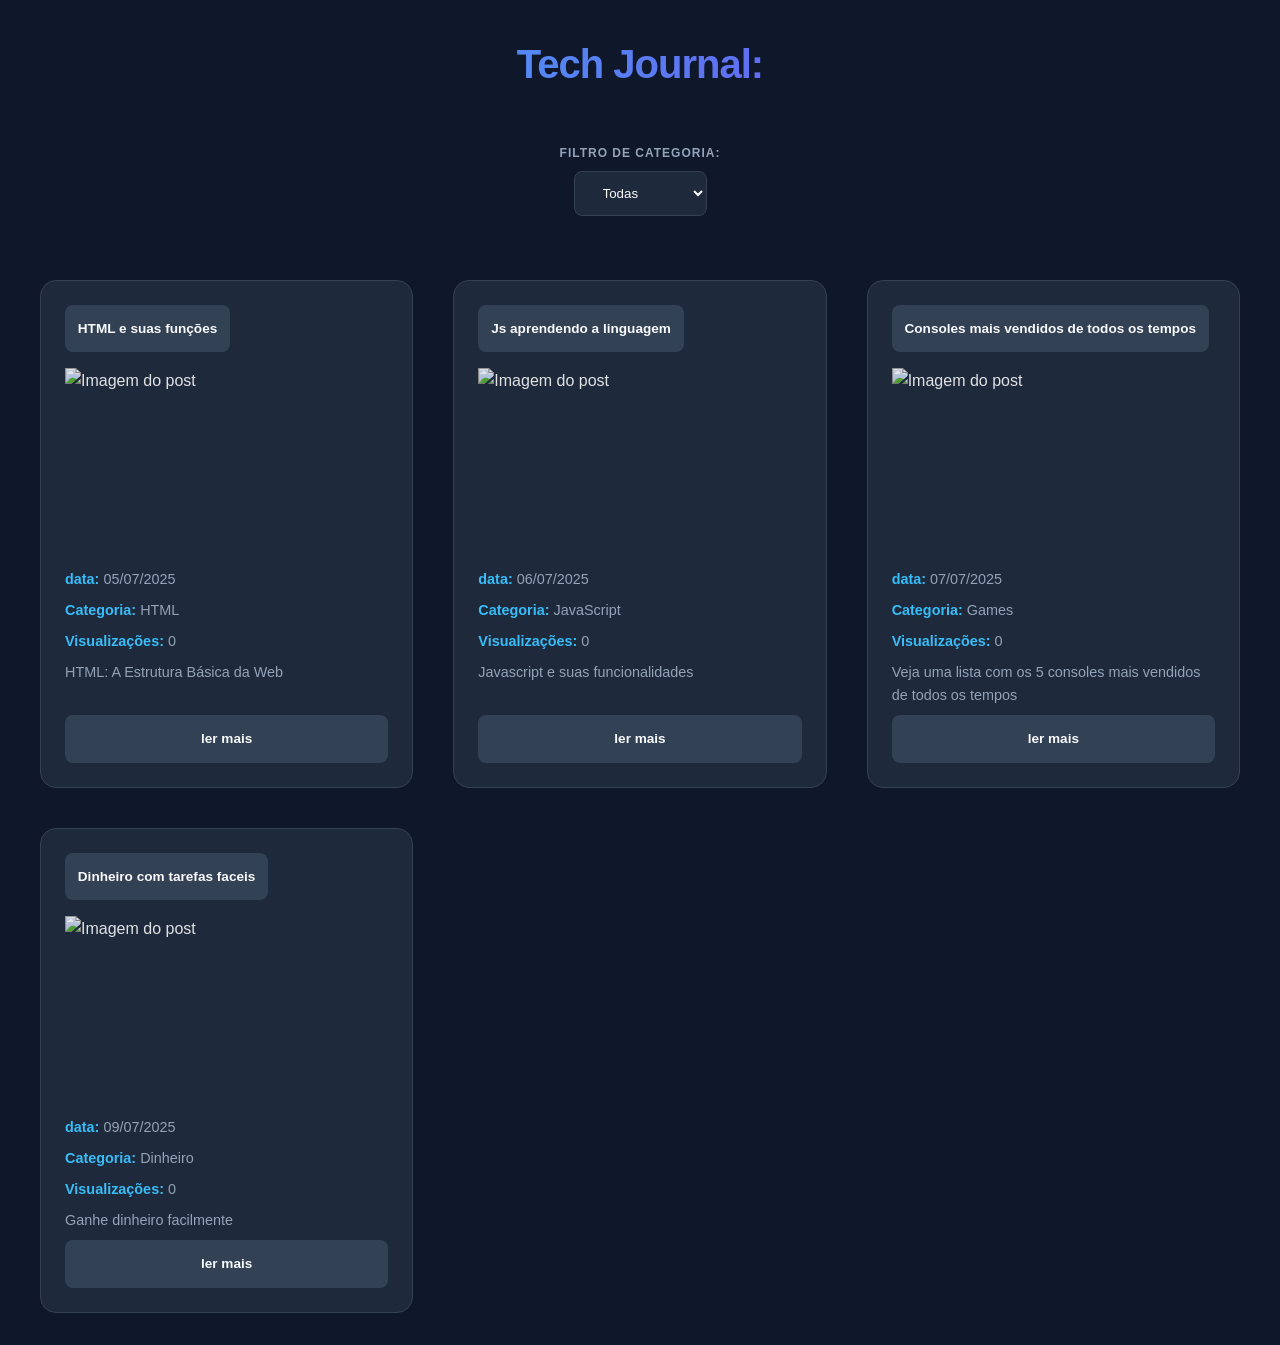
==== index.html @ f9dd2a9b "Add initial project files and updated CSS" ====
<!DOCTYPE html>
<html lang="pt-BR">
<head>
    <meta charset="UTF-8">
    <meta name="viewport" content="width=device-width, initial-scale=1.0">
    <link rel="stylesheet" href="css/blog.css">
    <title>Tech Journal: t</title>
</head>
<body>
    <header>Tech Journal:</header>
    <section id="filtro-categoria"></section>
    <label for="categoria">Filtro de categoria: </label>
    <select id="categoria">
        <option value="todas">Todas</option>
        <option value="HTML">HTML</option>
        <option value="JavaScript">JavaScript</option>
        <option value="Games">Games</option>
        <option value="Dinheiro">Dinheiro</option>
    </select> 
    <section>
        <main id="postcard"></main> <!--Postsdinamicos-->
    </section>
    <script src="JS/Blog.js"></script>
</body>
</html>
---- css/blog.css ----
/* Importação de fonte moderna */
@import url('https://fonts.googleapis.com');

:root {
    --bg-color: #0f172a;
    --card-bg: #1e293b;
    --primary: #38bdf8;
    --text-main: #f8fafc;
    --text-muted: #94a3b8;
    --accent: #7c3aed;
    --transition: all 0.3s cubic-bezier(0.4, 0, 0.2, 1);
}

* {
    margin: 0;
    padding: 0;
    box-sizing: border-box;
}

body {
    font-family: 'Inter', sans-serif;
    background-color: var(--bg-color);
    color: var(--text-main);
    line-height: 1.6;
    padding: 2rem;
}

/* Header Minimalista e Robusto */
header {
    font-size: 2.5rem;
    font-weight: 700;
    text-align: center;
    margin-bottom: 3rem;
    background: linear-gradient(to right, var(--primary), var(--accent));
    -webkit-background-clip: text;
    -webkit-text-fill-color: transparent;
    letter-spacing: -1px;
}

/* Filtros Estilizados */
label[for="categoria"] {
    display: block;
    text-align: center;
    margin-bottom: 0.5rem;
    color: var(--text-muted);
    font-weight: 600;
    text-transform: uppercase;
    font-size: 0.75rem;
    letter-spacing: 1px;
}

select#categoria {
    display: block;
    margin: 0 auto 4rem auto;
    background: var(--card-bg);
    color: var(--text-main);
    border: 1px solid #334155;
    padding: 0.8rem 1.5rem;
    border-radius: 8px;
    outline: none;
    cursor: pointer;
    transition: var(--transition);
}

select#categoria:focus {
    border-color: var(--primary);
    box-shadow: 0 0 0 2px rgba(56, 189, 248, 0.2);
}

/* Grid de Cards */
#postcard {
    display: grid;
    grid-template-columns: repeat(auto-fill, minmax(320px, 1fr));
    gap: 2.5rem;
    max-width: 1200px;
    margin: 0 auto;
}

/* Card Design "Senior" */
.card {
    background: var(--card-bg);
    border-radius: 16px;
    overflow: hidden;
    transition: var(--transition);
    border: 1px solid #334155;
    display: flex;
    flex-direction: column;
}

.card:hover {
    transform: translateY(-8px);
    border-color: var(--primary);
    box-shadow: 0 20px 25px -5px rgba(0, 0, 0, 0.3);
}

.card img {
    width: 100%;
    height: 200px;
    object-fit: cover;
    filter: brightness(0.9);
    transition: var(--transition);
}

.card:hover img {
    filter: brightness(1.1);
}

.card div {
    padding: 1.5rem;
    display: flex;
    flex-direction: column;
    flex-grow: 1;
}

.card h2 {
    font-size: 1.25rem;
    margin-bottom: 1rem;
}

.card h2 a {
    color: var(--text-main);
    text-decoration: none;
    transition: var(--transition);
}

.card h2 a:hover {
    color: var(--primary);
}

.card p {
    color: var(--text-muted);
    font-size: 0.9rem;
    margin-bottom: 0.5rem;
}

/* Tags de Metadados */
.card p strong {
    color: var(--primary);
    font-weight: 600;
}

/* Botão de Ação */
.card a[href^="post.html"] {
    display: inline-block;
    margin-top: auto;
    padding: 0.8rem;
    text-align: center;
    background: #334155;
    color: var(--text-main);
    text-decoration: none;
    border-radius: 8px;
    font-weight: 600;
    font-size: 0.85rem;
    transition: var(--transition);
}

.card a[href^="post.html"]:hover {
    background: var(--primary);
    color: #000;
}

/* Estilização da Página Interna (Postpost) */
#Postpost {
    max-width: 800px;
    margin: 4rem auto;
    background: var(--card-bg);
    padding: 3rem;
    border-radius: 24px;
    border: 1px solid #334155;
}

#Postpost h1 {
    font-size: 2.5rem;
    margin-bottom: 1.5rem;
    line-height: 1.2;
}

#Postpost img {
    width: 100%;
    border-radius: 12px;
    margin-bottom: 2rem;
}

#Postpost ul {
    margin: 1.5rem 0 1.5rem 1.5rem;
}

#Postpost li {
    margin-bottom: 0.5rem;
    color: var(--text-muted);
}

/* Responsividade */
@media (max-width: 768px) {
    body { padding: 1rem; }
    header { font-size: 1.8rem; }
    #Postpost { padding: 1.5rem; }
}
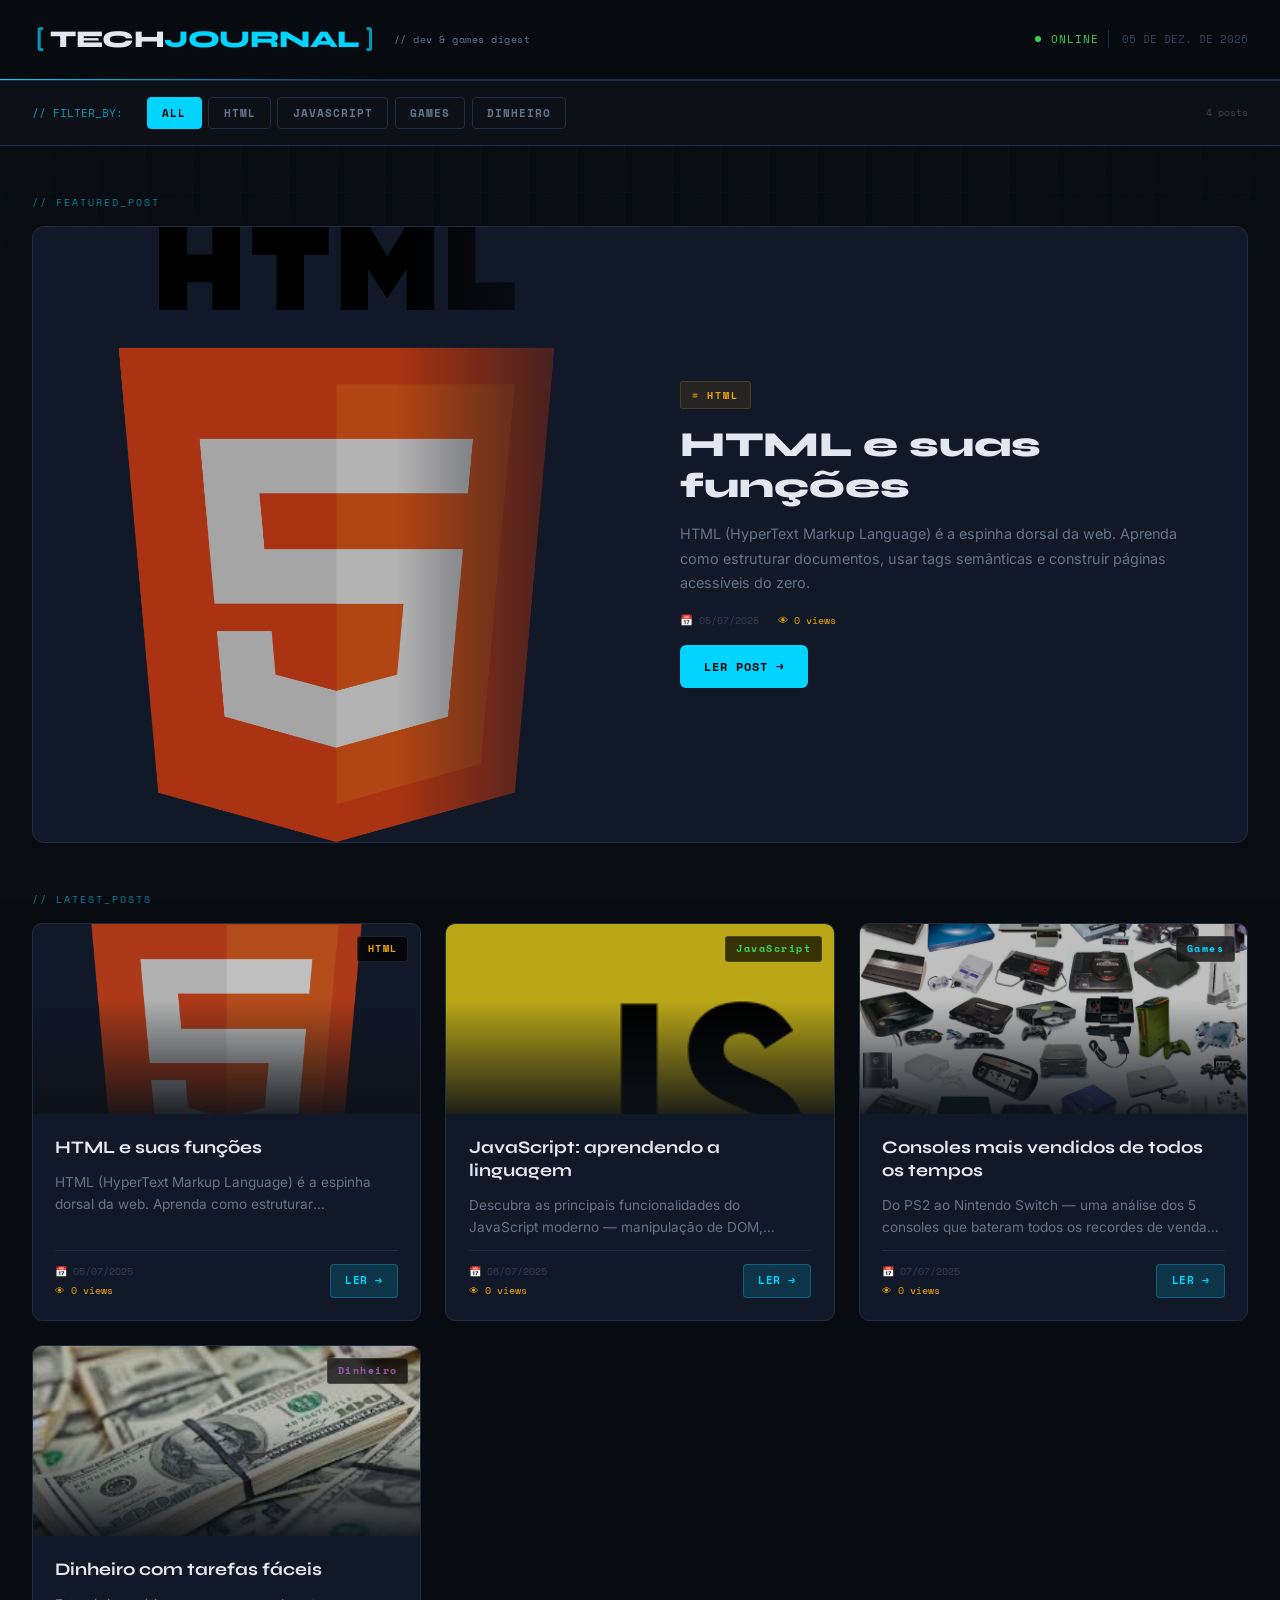
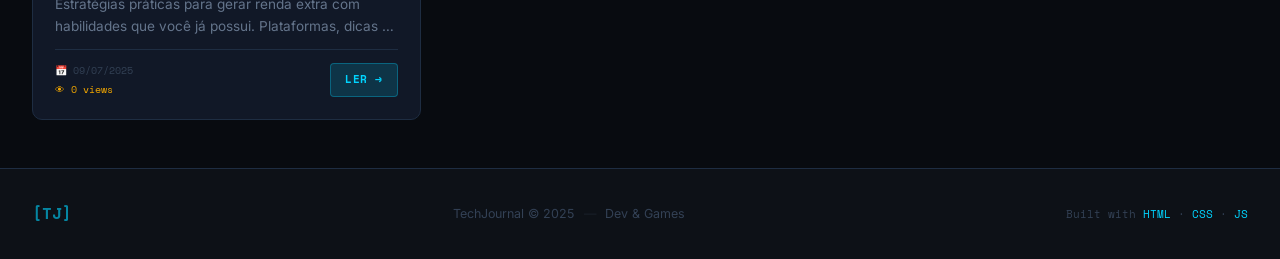
==== commit a1b0ec3e: "feat: redesign completo — dark terminal UI, tipografia premium, featured post, filter tabs e page de" ====
--- a/index.html
+++ b/index.html
@@ -1,25 +1,78 @@
 <!DOCTYPE html>
 <html lang="pt-BR">
 <head>
-    <meta charset="UTF-8">
-    <meta name="viewport" content="width=device-width, initial-scale=1.0">
-    <link rel="stylesheet" href="css/blog.css">
-    <title>Tech Journal: t</title>
+  <meta charset="UTF-8">
+  <meta name="viewport" content="width=device-width, initial-scale=1.0">
+  <title>TechJournal — Dev & Games</title>
+  <link rel="preconnect" href="https://fonts.googleapis.com">
+  <link rel="preconnect" href="https://fonts.gstatic.com" crossorigin>
+  <link href="https://fonts.googleapis.com/css2?family=Space+Mono:ital,wght@0,400;0,700;1,400&family=Syne:wght@400;700;800;900&family=Inter:wght@300;400;500;600&display=swap" rel="stylesheet">
+  <link rel="stylesheet" href="css/blog.css">
 </head>
 <body>
-    <header>Tech Journal:</header>
-    <section id="filtro-categoria"></section>
-    <label for="categoria">Filtro de categoria: </label>
-    <select id="categoria">
-        <option value="todas">Todas</option>
-        <option value="HTML">HTML</option>
-        <option value="JavaScript">JavaScript</option>
-        <option value="Games">Games</option>
-        <option value="Dinheiro">Dinheiro</option>
-    </select> 
-    <section>
-        <main id="postcard"></main> <!--Postsdinamicos-->
-    </section>
-    <script src="JS/Blog.js"></script>
+  <div class="noise-overlay"></div>
+  <div class="grid-bg"></div>
+
+  <!-- HEADER -->
+  <header class="site-header">
+    <div class="header-inner">
+      <div class="logo-block">
+        <span class="logo-bracket">[</span>
+        <span class="logo-text">TECH<span class="logo-accent">JOURNAL</span></span>
+        <span class="logo-bracket">]</span>
+        <div class="logo-sub">// dev &amp; games digest</div>
+      </div>
+      <div class="header-meta">
+        <div class="status-dot"></div>
+        <span class="status-text">ONLINE</span>
+        <span class="header-date" id="headerDate"></span>
+      </div>
+    </div>
+    <div class="header-line">
+      <div class="header-line-fill"></div>
+    </div>
+  </header>
+
+  <!-- FILTER BAR -->
+  <div class="filter-bar">
+    <div class="filter-inner">
+      <span class="filter-label">// FILTER_BY:</span>
+      <div class="filter-tabs" id="filterTabs">
+        <button class="filter-tab active" data-cat="todas">ALL</button>
+        <button class="filter-tab" data-cat="HTML">HTML</button>
+        <button class="filter-tab" data-cat="JavaScript">JAVASCRIPT</button>
+        <button class="filter-tab" data-cat="Games">GAMES</button>
+        <button class="filter-tab" data-cat="Dinheiro">DINHEIRO</button>
+      </div>
+      <span class="post-count" id="postCount">4 posts</span>
+    </div>
+  </div>
+
+  <!-- FEATURED POST -->
+  <div class="featured-section">
+    <div class="featured-label">// FEATURED_POST</div>
+    <div id="featuredPost" class="featured-card"></div>
+  </div>
+
+  <!-- POSTS GRID -->
+  <section class="posts-section">
+    <div class="section-label">// LATEST_POSTS</div>
+    <main id="postcard" class="posts-grid"></main>
+  </section>
+
+  <!-- FOOTER -->
+  <footer class="site-footer">
+    <div class="footer-inner">
+      <div class="footer-logo">[TJ]</div>
+      <div class="footer-info">
+        <span>TechJournal © 2025</span>
+        <span class="footer-sep">—</span>
+        <span>Dev &amp; Games</span>
+      </div>
+      <div class="footer-mono">Built with <span class="accent">HTML</span> · <span class="accent">CSS</span> · <span class="accent">JS</span></div>
+    </div>
+  </footer>
+
+  <script src="JS/Blog.js"></script>
 </body>
-</html>+</html>
--- a/css/blog.css
+++ b/css/blog.css
@@ -1,198 +1,884 @@
-/* Importação de fonte moderna */
-@import url('https://fonts.googleapis.com');
-
+/* =============================================
+   TECHJOURNAL — Design System
+   Aesthetic: Dark terminal / editorial brutalism
+   ============================================= */
+
+@import url('https://fonts.googleapis.com/css2?family=Space+Mono:ital,wght@0,400;0,700;1,400&family=Syne:wght@400;700;800;900&family=Inter:wght@300;400;500;600&display=swap');
+
+/* ── TOKENS ───────────────────────────────── */
 :root {
-    --bg-color: #0f172a;
-    --card-bg: #1e293b;
-    --primary: #38bdf8;
-    --text-main: #f8fafc;
-    --text-muted: #94a3b8;
-    --accent: #7c3aed;
-    --transition: all 0.3s cubic-bezier(0.4, 0, 0.2, 1);
-}
-
-* {
-    margin: 0;
-    padding: 0;
-    box-sizing: border-box;
-}
+  --bg:          #080b10;
+  --bg2:         #0d1117;
+  --surface:     #111827;
+  --surface2:    #1a2234;
+  --border:      #1e2d42;
+  --border2:     #243348;
+
+  --cyan:        #00d4ff;
+  --cyan-dim:    rgba(0, 212, 255, 0.15);
+  --cyan-glow:   rgba(0, 212, 255, 0.07);
+  --green:       #39d353;
+  --amber:       #f0a500;
+  --red:         #ff4757;
+  --purple:      #9b59b6;
+
+  --text:        #e2e8f0;
+  --text-muted:  #64748b;
+  --text-faint:  #334155;
+
+  --font-display: 'Syne', sans-serif;
+  --font-mono:    'Space Mono', monospace;
+  --font-body:    'Inter', sans-serif;
+
+  --ease:        cubic-bezier(0.4, 0, 0.2, 1);
+  --ease-spring: cubic-bezier(0.34, 1.56, 0.64, 1);
+  --transition:  all 0.3s var(--ease);
+}
+
+/* ── RESET ────────────────────────────────── */
+*, *::before, *::after { box-sizing: border-box; margin: 0; padding: 0; }
+html { scroll-behavior: smooth; }
 
 body {
-    font-family: 'Inter', sans-serif;
-    background-color: var(--bg-color);
-    color: var(--text-main);
-    line-height: 1.6;
-    padding: 2rem;
-}
-
-/* Header Minimalista e Robusto */
-header {
-    font-size: 2.5rem;
-    font-weight: 700;
-    text-align: center;
-    margin-bottom: 3rem;
-    background: linear-gradient(to right, var(--primary), var(--accent));
-    -webkit-background-clip: text;
-    -webkit-text-fill-color: transparent;
-    letter-spacing: -1px;
-}
-
-/* Filtros Estilizados */
-label[for="categoria"] {
-    display: block;
-    text-align: center;
-    margin-bottom: 0.5rem;
-    color: var(--text-muted);
-    font-weight: 600;
-    text-transform: uppercase;
-    font-size: 0.75rem;
-    letter-spacing: 1px;
-}
-
-select#categoria {
-    display: block;
-    margin: 0 auto 4rem auto;
-    background: var(--card-bg);
-    color: var(--text-main);
-    border: 1px solid #334155;
-    padding: 0.8rem 1.5rem;
-    border-radius: 8px;
-    outline: none;
-    cursor: pointer;
-    transition: var(--transition);
-}
-
-select#categoria:focus {
-    border-color: var(--primary);
-    box-shadow: 0 0 0 2px rgba(56, 189, 248, 0.2);
-}
-
-/* Grid de Cards */
-#postcard {
-    display: grid;
-    grid-template-columns: repeat(auto-fill, minmax(320px, 1fr));
-    gap: 2.5rem;
-    max-width: 1200px;
-    margin: 0 auto;
-}
-
-/* Card Design "Senior" */
+  font-family: var(--font-body);
+  background: var(--bg);
+  color: var(--text);
+  line-height: 1.6;
+  min-height: 100vh;
+  overflow-x: hidden;
+}
+
+/* ── BACKGROUND EFFECTS ───────────────────── */
+.noise-overlay {
+  position: fixed;
+  inset: 0;
+  pointer-events: none;
+  z-index: 0;
+  opacity: 0.025;
+  background-image: url("data:image/svg+xml,%3Csvg viewBox='0 0 256 256' xmlns='http://www.w3.org/2000/svg'%3E%3Cfilter id='noise'%3E%3CfeTurbulence type='fractalNoise' baseFrequency='0.9' numOctaves='4' stitchTiles='stitch'/%3E%3C/filter%3E%3Crect width='100%25' height='100%25' filter='url(%23noise)'/%3E%3C/svg%3E");
+  background-size: 200px 200px;
+}
+
+.grid-bg {
+  position: fixed;
+  inset: 0;
+  pointer-events: none;
+  z-index: 0;
+  background-image:
+    linear-gradient(rgba(0,212,255,0.03) 1px, transparent 1px),
+    linear-gradient(90deg, rgba(0,212,255,0.03) 1px, transparent 1px);
+  background-size: 48px 48px;
+  mask-image: radial-gradient(ellipse 80% 80% at 50% 0%, black 40%, transparent 100%);
+}
+
+/* ── HEADER ───────────────────────────────── */
+.site-header {
+  position: sticky;
+  top: 0;
+  z-index: 100;
+  background: rgba(8, 11, 16, 0.92);
+  backdrop-filter: blur(20px);
+  -webkit-backdrop-filter: blur(20px);
+  border-bottom: 1px solid var(--border);
+}
+
+.header-inner {
+  max-width: 1400px;
+  margin: 0 auto;
+  padding: 1.2rem 2rem;
+  display: flex;
+  align-items: center;
+  justify-content: space-between;
+}
+
+.logo-block {
+  display: flex;
+  align-items: baseline;
+  gap: 0.2rem;
+  flex-wrap: wrap;
+}
+
+.logo-bracket {
+  font-family: var(--font-mono);
+  color: var(--cyan);
+  font-size: 1.5rem;
+  font-weight: 700;
+  opacity: 0.7;
+}
+
+.logo-text {
+  font-family: var(--font-display);
+  font-size: 1.5rem;
+  font-weight: 900;
+  letter-spacing: -0.5px;
+  color: var(--text);
+}
+
+.logo-accent {
+  color: var(--cyan);
+}
+
+.logo-sub {
+  font-family: var(--font-mono);
+  font-size: 0.65rem;
+  color: var(--text-muted);
+  letter-spacing: 0.5px;
+  margin-left: 0.8rem;
+  align-self: center;
+}
+
+.header-meta {
+  display: flex;
+  align-items: center;
+  gap: 0.6rem;
+  font-family: var(--font-mono);
+  font-size: 0.7rem;
+  color: var(--text-muted);
+}
+
+.status-dot {
+  width: 6px;
+  height: 6px;
+  border-radius: 50%;
+  background: var(--green);
+  animation: pulse-dot 2s ease-in-out infinite;
+}
+
+@keyframes pulse-dot {
+  0%, 100% { opacity: 1; box-shadow: 0 0 0 0 rgba(57, 211, 83, 0.4); }
+  50% { opacity: 0.7; box-shadow: 0 0 0 4px rgba(57, 211, 83, 0); }
+}
+
+.status-text {
+  color: var(--green);
+  letter-spacing: 1px;
+}
+
+.header-date {
+  color: var(--text-faint);
+  padding-left: 0.8rem;
+  border-left: 1px solid var(--border);
+}
+
+.header-line {
+  height: 1px;
+  background: var(--border);
+  overflow: hidden;
+}
+
+.header-line-fill {
+  height: 100%;
+  width: 30%;
+  background: linear-gradient(90deg, var(--cyan), transparent);
+  animation: line-move 4s ease-in-out infinite alternate;
+}
+
+@keyframes line-move {
+  from { transform: translateX(-100%); }
+  to { transform: translateX(400%); }
+}
+
+/* ── FILTER BAR ───────────────────────────── */
+.filter-bar {
+  position: relative;
+  z-index: 1;
+  border-bottom: 1px solid var(--border);
+  background: var(--bg2);
+}
+
+.filter-inner {
+  max-width: 1400px;
+  margin: 0 auto;
+  padding: 1rem 2rem;
+  display: flex;
+  align-items: center;
+  gap: 1.5rem;
+  flex-wrap: wrap;
+}
+
+.filter-label {
+  font-family: var(--font-mono);
+  font-size: 0.7rem;
+  color: var(--cyan);
+  opacity: 0.7;
+  white-space: nowrap;
+}
+
+.filter-tabs {
+  display: flex;
+  gap: 0.4rem;
+  flex-wrap: wrap;
+}
+
+.filter-tab {
+  font-family: var(--font-mono);
+  font-size: 0.7rem;
+  font-weight: 700;
+  letter-spacing: 1px;
+  padding: 0.4rem 0.9rem;
+  border: 1px solid var(--border);
+  background: transparent;
+  color: var(--text-muted);
+  border-radius: 4px;
+  cursor: pointer;
+  transition: var(--transition);
+}
+
+.filter-tab:hover {
+  border-color: var(--cyan);
+  color: var(--cyan);
+}
+
+.filter-tab.active {
+  background: var(--cyan);
+  border-color: var(--cyan);
+  color: #000;
+}
+
+.post-count {
+  margin-left: auto;
+  font-family: var(--font-mono);
+  font-size: 0.65rem;
+  color: var(--text-faint);
+}
+
+/* ── FEATURED SECTION ─────────────────────── */
+.featured-section {
+  position: relative;
+  z-index: 1;
+  max-width: 1400px;
+  margin: 3rem auto 0;
+  padding: 0 2rem;
+}
+
+.section-label, .featured-label {
+  font-family: var(--font-mono);
+  font-size: 0.65rem;
+  color: var(--cyan);
+  opacity: 0.6;
+  letter-spacing: 2px;
+  margin-bottom: 1rem;
+}
+
+.featured-card {
+  position: relative;
+  background: var(--surface);
+  border: 1px solid var(--border);
+  border-radius: 12px;
+  overflow: hidden;
+  display: grid;
+  grid-template-columns: 1fr 1fr;
+  min-height: 340px;
+  transition: var(--transition);
+}
+
+.featured-card:hover {
+  border-color: var(--cyan);
+  box-shadow: 0 0 40px var(--cyan-glow), 0 20px 40px rgba(0,0,0,0.4);
+}
+
+.featured-img-wrap {
+  position: relative;
+  overflow: hidden;
+}
+
+.featured-img-wrap img {
+  width: 100%;
+  height: 100%;
+  object-fit: cover;
+  filter: brightness(0.7) saturate(1.1);
+  transition: transform 0.6s var(--ease), filter 0.6s var(--ease);
+}
+
+.featured-card:hover .featured-img-wrap img {
+  transform: scale(1.05);
+  filter: brightness(0.85) saturate(1.2);
+}
+
+.featured-img-overlay {
+  position: absolute;
+  inset: 0;
+  background: linear-gradient(90deg, transparent 60%, var(--surface) 100%);
+  pointer-events: none;
+}
+
+.featured-body {
+  padding: 2.5rem;
+  display: flex;
+  flex-direction: column;
+  justify-content: center;
+  gap: 1rem;
+}
+
+.featured-tag {
+  display: inline-flex;
+  align-items: center;
+  gap: 0.4rem;
+  font-family: var(--font-mono);
+  font-size: 0.65rem;
+  font-weight: 700;
+  letter-spacing: 2px;
+  color: var(--cyan);
+  background: var(--cyan-dim);
+  border: 1px solid rgba(0,212,255,0.3);
+  padding: 0.3rem 0.7rem;
+  border-radius: 3px;
+  width: fit-content;
+}
+
+.featured-tag::before { content: '#'; opacity: 0.6; }
+
+.featured-title {
+  font-family: var(--font-display);
+  font-size: clamp(1.5rem, 3vw, 2.2rem);
+  font-weight: 800;
+  line-height: 1.15;
+  color: var(--text);
+}
+
+.featured-excerpt {
+  font-size: 0.9rem;
+  color: var(--text-muted);
+  line-height: 1.7;
+  display: -webkit-box;
+  -webkit-line-clamp: 3;
+  -webkit-box-orient: vertical;
+  overflow: hidden;
+}
+
+.featured-meta {
+  display: flex;
+  align-items: center;
+  gap: 1.2rem;
+  font-family: var(--font-mono);
+  font-size: 0.65rem;
+  color: var(--text-faint);
+}
+
+.featured-meta .meta-views { color: var(--amber); }
+
+.featured-read-btn {
+  display: inline-flex;
+  align-items: center;
+  gap: 0.5rem;
+  padding: 0.75rem 1.5rem;
+  background: var(--cyan);
+  color: #000;
+  font-family: var(--font-mono);
+  font-size: 0.75rem;
+  font-weight: 700;
+  letter-spacing: 1px;
+  text-decoration: none;
+  border-radius: 6px;
+  width: fit-content;
+  transition: var(--transition);
+}
+
+.featured-read-btn:hover {
+  background: #fff;
+  transform: translateX(4px);
+}
+
+.featured-read-btn::after { content: '→'; }
+
+/* ── POSTS GRID ───────────────────────────── */
+.posts-section {
+  position: relative;
+  z-index: 1;
+  max-width: 1400px;
+  margin: 3rem auto;
+  padding: 0 2rem;
+}
+
+.posts-grid {
+  display: grid;
+  grid-template-columns: repeat(auto-fill, minmax(320px, 1fr));
+  gap: 1.5rem;
+}
+
+/* ── CARD ─────────────────────────────────── */
 .card {
-    background: var(--card-bg);
-    border-radius: 16px;
-    overflow: hidden;
-    transition: var(--transition);
-    border: 1px solid #334155;
-    display: flex;
-    flex-direction: column;
+  background: var(--surface);
+  border: 1px solid var(--border);
+  border-radius: 10px;
+  overflow: hidden;
+  display: flex;
+  flex-direction: column;
+  transition: var(--transition);
+  animation: card-in 0.4s var(--ease) both;
+  position: relative;
+}
+
+@keyframes card-in {
+  from { opacity: 0; transform: translateY(20px); }
+  to   { opacity: 1; transform: translateY(0); }
+}
+
+.card:nth-child(1) { animation-delay: 0.05s; }
+.card:nth-child(2) { animation-delay: 0.10s; }
+.card:nth-child(3) { animation-delay: 0.15s; }
+.card:nth-child(4) { animation-delay: 0.20s; }
+
+.card::before {
+  content: '';
+  position: absolute;
+  top: 0;
+  left: 0;
+  right: 0;
+  height: 2px;
+  background: linear-gradient(90deg, var(--cyan), transparent);
+  opacity: 0;
+  transition: opacity 0.3s var(--ease);
 }
 
 .card:hover {
-    transform: translateY(-8px);
-    border-color: var(--primary);
-    box-shadow: 0 20px 25px -5px rgba(0, 0, 0, 0.3);
-}
-
-.card img {
-    width: 100%;
-    height: 200px;
-    object-fit: cover;
-    filter: brightness(0.9);
-    transition: var(--transition);
-}
-
-.card:hover img {
-    filter: brightness(1.1);
-}
-
-.card div {
-    padding: 1.5rem;
-    display: flex;
-    flex-direction: column;
-    flex-grow: 1;
-}
-
-.card h2 {
-    font-size: 1.25rem;
-    margin-bottom: 1rem;
-}
-
-.card h2 a {
-    color: var(--text-main);
-    text-decoration: none;
-    transition: var(--transition);
-}
-
-.card h2 a:hover {
-    color: var(--primary);
-}
-
-.card p {
-    color: var(--text-muted);
-    font-size: 0.9rem;
-    margin-bottom: 0.5rem;
-}
-
-/* Tags de Metadados */
-.card p strong {
-    color: var(--primary);
-    font-weight: 600;
-}
-
-/* Botão de Ação */
-.card a[href^="post.html"] {
-    display: inline-block;
-    margin-top: auto;
-    padding: 0.8rem;
-    text-align: center;
-    background: #334155;
-    color: var(--text-main);
-    text-decoration: none;
-    border-radius: 8px;
-    font-weight: 600;
-    font-size: 0.85rem;
-    transition: var(--transition);
-}
-
-.card a[href^="post.html"]:hover {
-    background: var(--primary);
-    color: #000;
-}
-
-/* Estilização da Página Interna (Postpost) */
-#Postpost {
-    max-width: 800px;
-    margin: 4rem auto;
-    background: var(--card-bg);
-    padding: 3rem;
-    border-radius: 24px;
-    border: 1px solid #334155;
-}
-
-#Postpost h1 {
-    font-size: 2.5rem;
-    margin-bottom: 1.5rem;
-    line-height: 1.2;
-}
-
-#Postpost img {
-    width: 100%;
-    border-radius: 12px;
-    margin-bottom: 2rem;
-}
-
-#Postpost ul {
-    margin: 1.5rem 0 1.5rem 1.5rem;
-}
-
-#Postpost li {
-    margin-bottom: 0.5rem;
-    color: var(--text-muted);
-}
-
-/* Responsividade */
-@media (max-width: 768px) {
-    body { padding: 1rem; }
-    header { font-size: 1.8rem; }
-    #Postpost { padding: 1.5rem; }
-}
+  border-color: var(--border2);
+  box-shadow: 0 8px 32px rgba(0,0,0,0.4), 0 0 0 1px rgba(0,212,255,0.1);
+  transform: translateY(-4px);
+}
+
+.card:hover::before { opacity: 1; }
+
+/* Card Image */
+.card-img-wrap {
+  position: relative;
+  overflow: hidden;
+  height: 190px;
+}
+
+.card-img-wrap img {
+  width: 100%;
+  height: 100%;
+  object-fit: cover;
+  filter: brightness(0.75) saturate(1.0);
+  transition: transform 0.5s var(--ease), filter 0.5s var(--ease);
+}
+
+.card:hover .card-img-wrap img {
+  transform: scale(1.06);
+  filter: brightness(0.9) saturate(1.15);
+}
+
+.card-img-overlay {
+  position: absolute;
+  inset: 0;
+  background: linear-gradient(to top, rgba(13,17,23,0.9) 0%, transparent 60%);
+}
+
+.card-category-badge {
+  position: absolute;
+  top: 12px;
+  right: 12px;
+  font-family: var(--font-mono);
+  font-size: 0.6rem;
+  font-weight: 700;
+  letter-spacing: 1.5px;
+  padding: 0.25rem 0.6rem;
+  border-radius: 3px;
+  background: rgba(0,0,0,0.7);
+  backdrop-filter: blur(8px);
+  border: 1px solid rgba(255,255,255,0.1);
+  color: var(--cyan);
+}
+
+/* Card Body */
+.card-body {
+  padding: 1.4rem;
+  display: flex;
+  flex-direction: column;
+  gap: 0.7rem;
+  flex: 1;
+}
+
+.card-title {
+  font-family: var(--font-display);
+  font-size: 1.1rem;
+  font-weight: 700;
+  line-height: 1.3;
+}
+
+.card-title a {
+  color: var(--text);
+  text-decoration: none;
+  transition: color 0.2s;
+}
+
+.card-title a:hover { color: var(--cyan); }
+
+.card-excerpt {
+  font-size: 0.85rem;
+  color: var(--text-muted);
+  line-height: 1.65;
+  display: -webkit-box;
+  -webkit-line-clamp: 2;
+  -webkit-box-orient: vertical;
+  overflow: hidden;
+}
+
+.card-footer {
+  margin-top: auto;
+  padding-top: 0.8rem;
+  border-top: 1px solid var(--border);
+  display: flex;
+  align-items: center;
+  justify-content: space-between;
+  gap: 1rem;
+}
+
+.card-meta {
+  font-family: var(--font-mono);
+  font-size: 0.62rem;
+  color: var(--text-faint);
+  display: flex;
+  flex-direction: column;
+  gap: 0.2rem;
+}
+
+.card-views {
+  color: var(--amber);
+  font-size: 0.6rem;
+}
+
+.card-read-btn {
+  display: inline-flex;
+  align-items: center;
+  gap: 0.4rem;
+  font-family: var(--font-mono);
+  font-size: 0.68rem;
+  font-weight: 700;
+  letter-spacing: 0.5px;
+  color: var(--cyan);
+  text-decoration: none;
+  padding: 0.45rem 0.9rem;
+  border: 1px solid rgba(0,212,255,0.3);
+  border-radius: 4px;
+  background: var(--cyan-dim);
+  transition: var(--transition);
+  white-space: nowrap;
+}
+
+.card-read-btn:hover {
+  background: var(--cyan);
+  color: #000;
+  border-color: var(--cyan);
+}
+
+/* ── EMPTY STATE ──────────────────────────── */
+.empty-state {
+  grid-column: 1 / -1;
+  text-align: center;
+  padding: 4rem 2rem;
+  font-family: var(--font-mono);
+  color: var(--text-faint);
+  font-size: 0.8rem;
+}
+
+.empty-state::before {
+  content: '// NO POSTS FOUND';
+  display: block;
+  color: var(--cyan);
+  margin-bottom: 0.5rem;
+  opacity: 0.5;
+}
+
+/* ── POST PAGE ────────────────────────────── */
+body.post-page { background: var(--bg); }
+
+.post-topbar {
+  position: sticky;
+  top: 0;
+  z-index: 100;
+  background: rgba(8,11,16,0.95);
+  backdrop-filter: blur(20px);
+  border-bottom: 1px solid var(--border);
+  padding: 0.9rem 2rem;
+  display: flex;
+  align-items: center;
+  justify-content: space-between;
+  max-width: 100%;
+}
+
+.back-btn {
+  display: inline-flex;
+  align-items: center;
+  gap: 0.5rem;
+  font-family: var(--font-mono);
+  font-size: 0.75rem;
+  color: var(--text-muted);
+  text-decoration: none;
+  padding: 0.4rem 0.8rem;
+  border: 1px solid var(--border);
+  border-radius: 4px;
+  transition: var(--transition);
+}
+
+.back-btn:hover {
+  color: var(--cyan);
+  border-color: var(--cyan);
+  background: var(--cyan-dim);
+}
+
+.back-arrow { font-size: 1rem; }
+
+.topbar-logo {
+  font-family: var(--font-mono);
+  font-size: 0.9rem;
+  font-weight: 700;
+  color: var(--cyan);
+}
+
+.topbar-views {
+  font-family: var(--font-mono);
+  font-size: 0.65rem;
+  color: var(--amber);
+}
+
+.post-wrapper {
+  max-width: 780px;
+  margin: 0 auto;
+  padding: 3rem 2rem 4rem;
+  position: relative;
+  z-index: 1;
+}
+
+/* Post Article */
+.post-article {}
+
+.post-header {
+  margin-bottom: 2.5rem;
+  padding-bottom: 2rem;
+  border-bottom: 1px solid var(--border);
+}
+
+.post-tag {
+  display: inline-flex;
+  align-items: center;
+  gap: 0.4rem;
+  font-family: var(--font-mono);
+  font-size: 0.65rem;
+  font-weight: 700;
+  letter-spacing: 2px;
+  color: var(--cyan);
+  background: var(--cyan-dim);
+  border: 1px solid rgba(0,212,255,0.25);
+  padding: 0.3rem 0.7rem;
+  border-radius: 3px;
+  margin-bottom: 1rem;
+}
+
+.post-tag::before { content: '#'; opacity: 0.6; }
+
+.post-title {
+  font-family: var(--font-display);
+  font-size: clamp(1.8rem, 5vw, 3rem);
+  font-weight: 900;
+  line-height: 1.1;
+  letter-spacing: -0.5px;
+  margin-bottom: 1.2rem;
+  color: var(--text);
+}
+
+.post-meta-bar {
+  display: flex;
+  align-items: center;
+  gap: 1.5rem;
+  font-family: var(--font-mono);
+  font-size: 0.65rem;
+  color: var(--text-faint);
+  flex-wrap: wrap;
+}
+
+.post-meta-bar .views { color: var(--amber); }
+
+.post-hero-img {
+  width: 100%;
+  border-radius: 10px;
+  margin-bottom: 2.5rem;
+  border: 1px solid var(--border);
+  filter: brightness(0.85) saturate(1.1);
+}
+
+/* Post Body Typography */
+.post-body {
+  font-size: 1rem;
+  line-height: 1.85;
+  color: #c8d3e1;
+}
+
+.post-body p {
+  margin-bottom: 1.3rem;
+}
+
+.post-body h1, .post-body h2, .post-body h3 {
+  font-family: var(--font-display);
+  font-weight: 800;
+  color: var(--text);
+  margin: 2rem 0 0.8rem;
+  line-height: 1.2;
+}
+
+.post-body h1 { font-size: 1.8rem; }
+.post-body h2 { font-size: 1.4rem; }
+.post-body h3 { font-size: 1.1rem; color: var(--cyan); }
+
+.post-body ul, .post-body ol {
+  margin: 1.2rem 0 1.2rem 0;
+  padding: 0;
+  list-style: none;
+  display: flex;
+  flex-direction: column;
+  gap: 0.5rem;
+}
+
+.post-body li {
+  position: relative;
+  padding: 0.6rem 0.8rem 0.6rem 1.2rem;
+  color: #a8b6cc;
+  font-size: 0.93rem;
+  border-left: 2px solid var(--border2);
+  background: var(--surface);
+  border-radius: 0 6px 6px 0;
+  transition: border-color 0.2s;
+}
+
+.post-body li:hover { border-left-color: var(--cyan); }
+
+.post-body li strong {
+  color: var(--cyan);
+  font-weight: 600;
+}
+
+.post-body img {
+  width: 100%;
+  border-radius: 8px;
+  margin: 1.5rem 0;
+  border: 1px solid var(--border);
+  filter: brightness(0.85);
+}
+
+.post-body strong { color: var(--text); font-weight: 600; }
+.post-body em { color: var(--amber); font-style: italic; }
+
+.post-body code {
+  font-family: var(--font-mono);
+  font-size: 0.82em;
+  background: var(--surface2);
+  color: var(--green);
+  padding: 0.1em 0.45em;
+  border-radius: 3px;
+  border: 1px solid var(--border);
+}
+
+/* Post end */
+.post-end {
+  margin-top: 3rem;
+  padding-top: 2rem;
+  border-top: 1px solid var(--border);
+  display: flex;
+  align-items: center;
+  justify-content: space-between;
+  flex-wrap: wrap;
+  gap: 1rem;
+}
+
+.post-end-meta {
+  font-family: var(--font-mono);
+  font-size: 0.65rem;
+  color: var(--text-faint);
+}
+
+.post-back-btn {
+  display: inline-flex;
+  align-items: center;
+  gap: 0.5rem;
+  font-family: var(--font-mono);
+  font-size: 0.75rem;
+  font-weight: 700;
+  letter-spacing: 1px;
+  color: #000;
+  background: var(--cyan);
+  text-decoration: none;
+  padding: 0.6rem 1.2rem;
+  border-radius: 6px;
+  transition: var(--transition);
+}
+
+.post-back-btn:hover {
+  background: #fff;
+  transform: translateX(-4px);
+}
+
+/* ── FOOTER ───────────────────────────────── */
+.site-footer {
+  border-top: 1px solid var(--border);
+  background: var(--bg2);
+  position: relative;
+  z-index: 1;
+}
+
+.footer-inner {
+  max-width: 1400px;
+  margin: 0 auto;
+  padding: 2rem;
+  display: flex;
+  align-items: center;
+  justify-content: space-between;
+  flex-wrap: wrap;
+  gap: 1rem;
+}
+
+.footer-logo {
+  font-family: var(--font-mono);
+  font-size: 1rem;
+  font-weight: 700;
+  color: var(--cyan);
+  opacity: 0.6;
+}
+
+.footer-info {
+  font-size: 0.78rem;
+  color: var(--text-faint);
+  display: flex;
+  gap: 0.6rem;
+}
+
+.footer-sep { opacity: 0.3; }
+
+.footer-mono {
+  font-family: var(--font-mono);
+  font-size: 0.7rem;
+  color: var(--text-faint);
+}
+
+.accent { color: var(--cyan); }
+
+/* ── SCROLLBAR ────────────────────────────── */
+::-webkit-scrollbar { width: 6px; background: var(--bg); }
+::-webkit-scrollbar-thumb { background: var(--border2); border-radius: 3px; }
+::-webkit-scrollbar-thumb:hover { background: var(--cyan); }
+
+/* ── RESPONSIVE ───────────────────────────── */
+@media (max-width: 900px) {
+  .featured-card {
+    grid-template-columns: 1fr;
+    min-height: auto;
+  }
+  .featured-img-wrap {
+    height: 220px;
+  }
+  .featured-img-overlay {
+    background: linear-gradient(to top, var(--surface) 10%, transparent 60%);
+  }
+}
+
+@media (max-width: 600px) {
+  .header-inner { padding: 1rem; }
+  .header-date { display: none; }
+  .filter-inner { padding: 0.8rem 1rem; }
+  .featured-section, .posts-section { padding: 0 1rem; }
+  .featured-body { padding: 1.5rem; }
+  .post-wrapper { padding: 2rem 1rem 3rem; }
+  .post-topbar { padding: 0.8rem 1rem; }
+  .footer-inner { padding: 1.5rem 1rem; flex-direction: column; align-items: flex-start; }
+  .posts-grid { grid-template-columns: 1fr; }
+}
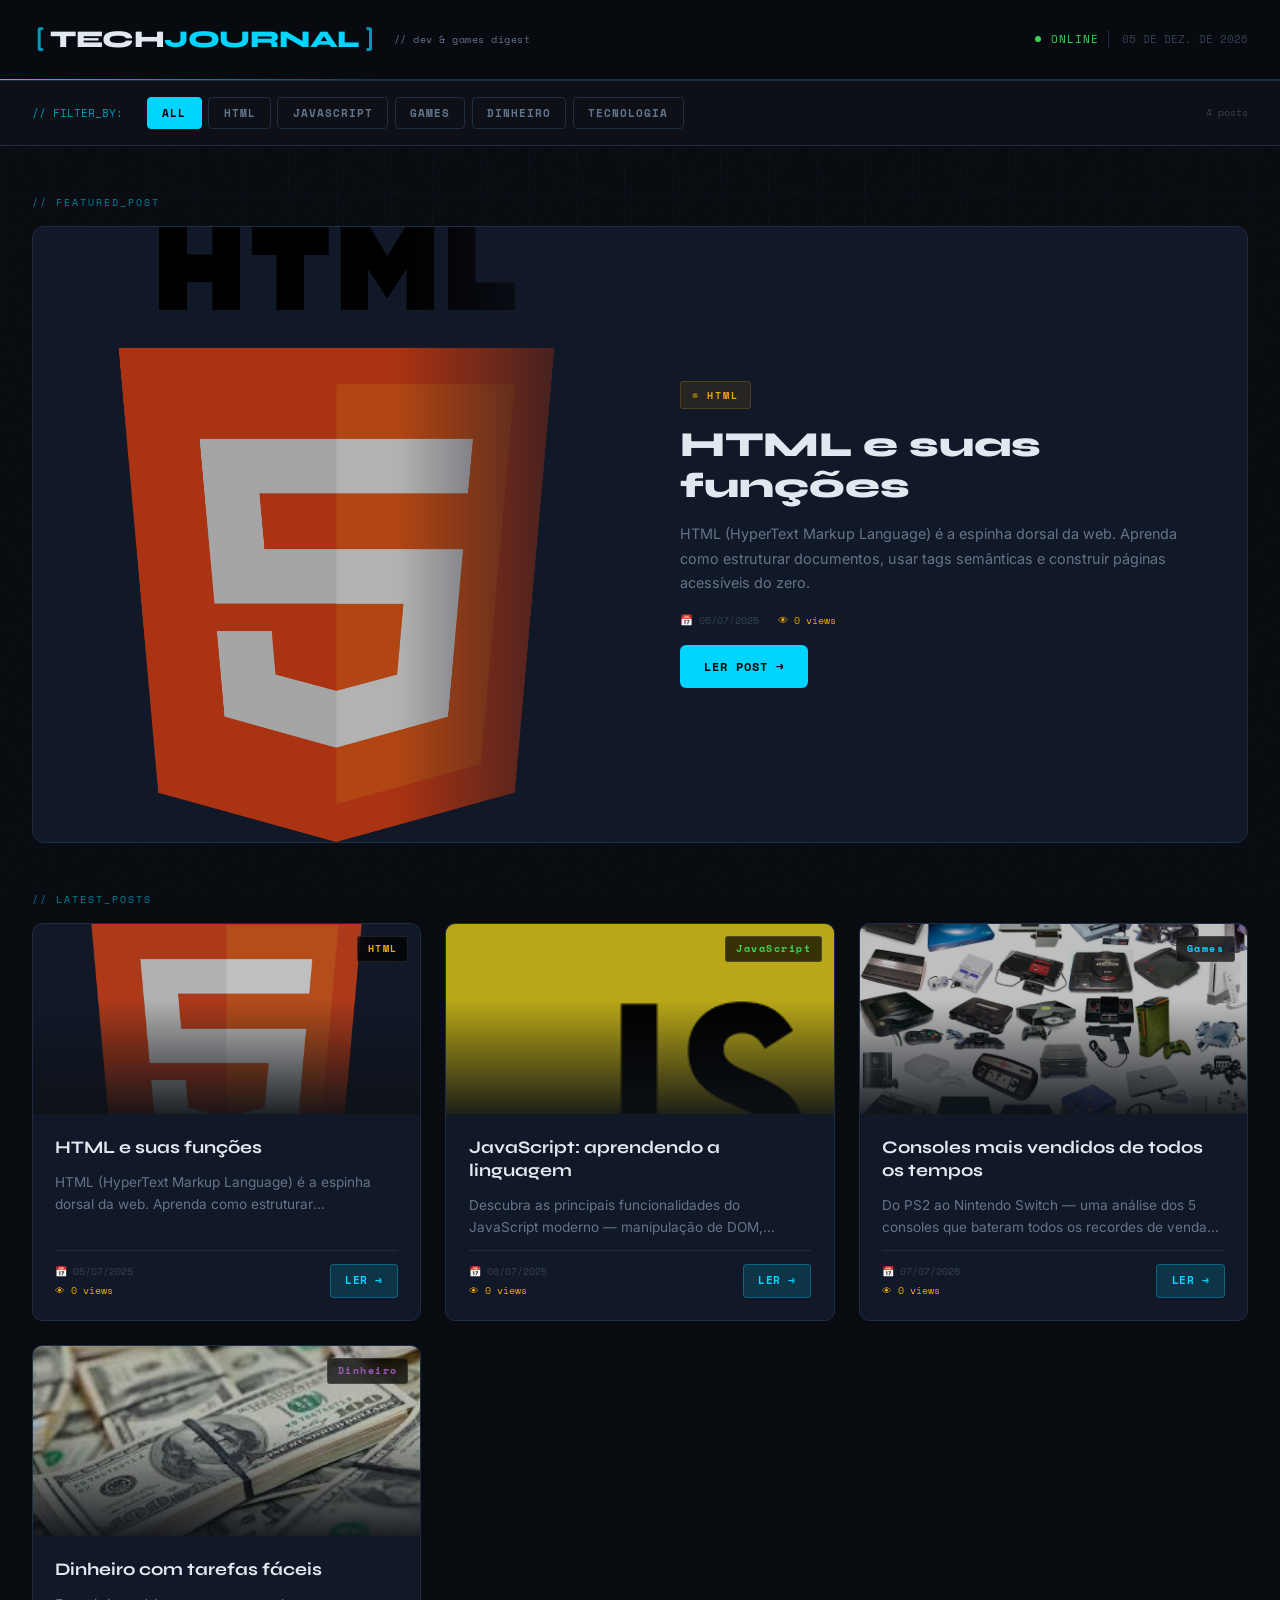
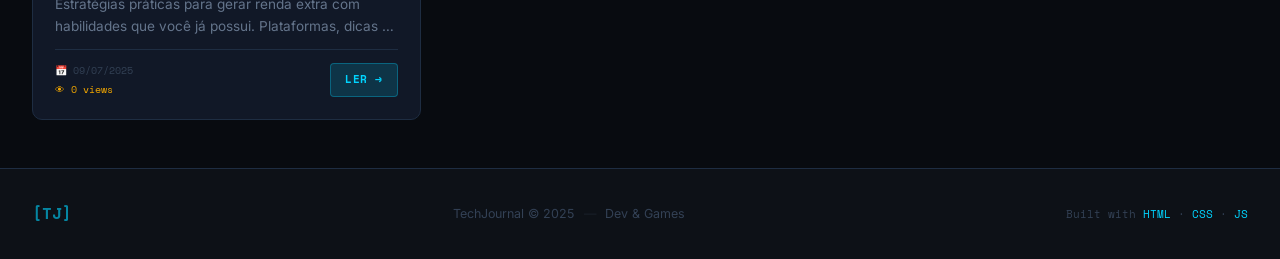
==== commit 8bcd590f: "feat: adicionar filtro de categoria "Tecnologia" na barra de filtros" ====
--- a/index.html
+++ b/index.html
@@ -43,6 +43,7 @@
         <button class="filter-tab" data-cat="JavaScript">JAVASCRIPT</button>
         <button class="filter-tab" data-cat="Games">GAMES</button>
         <button class="filter-tab" data-cat="Dinheiro">DINHEIRO</button>
+        <button class="filter-tab" data-cat="Tecnologia">TECNOLOGIA</button>
       </div>
       <span class="post-count" id="postCount">4 posts</span>
     </div>
@@ -73,6 +74,7 @@
     </div>
   </footer>
 
+  <script src="JS/data.js"></script>
   <script src="JS/Blog.js"></script>
 </body>
 </html>
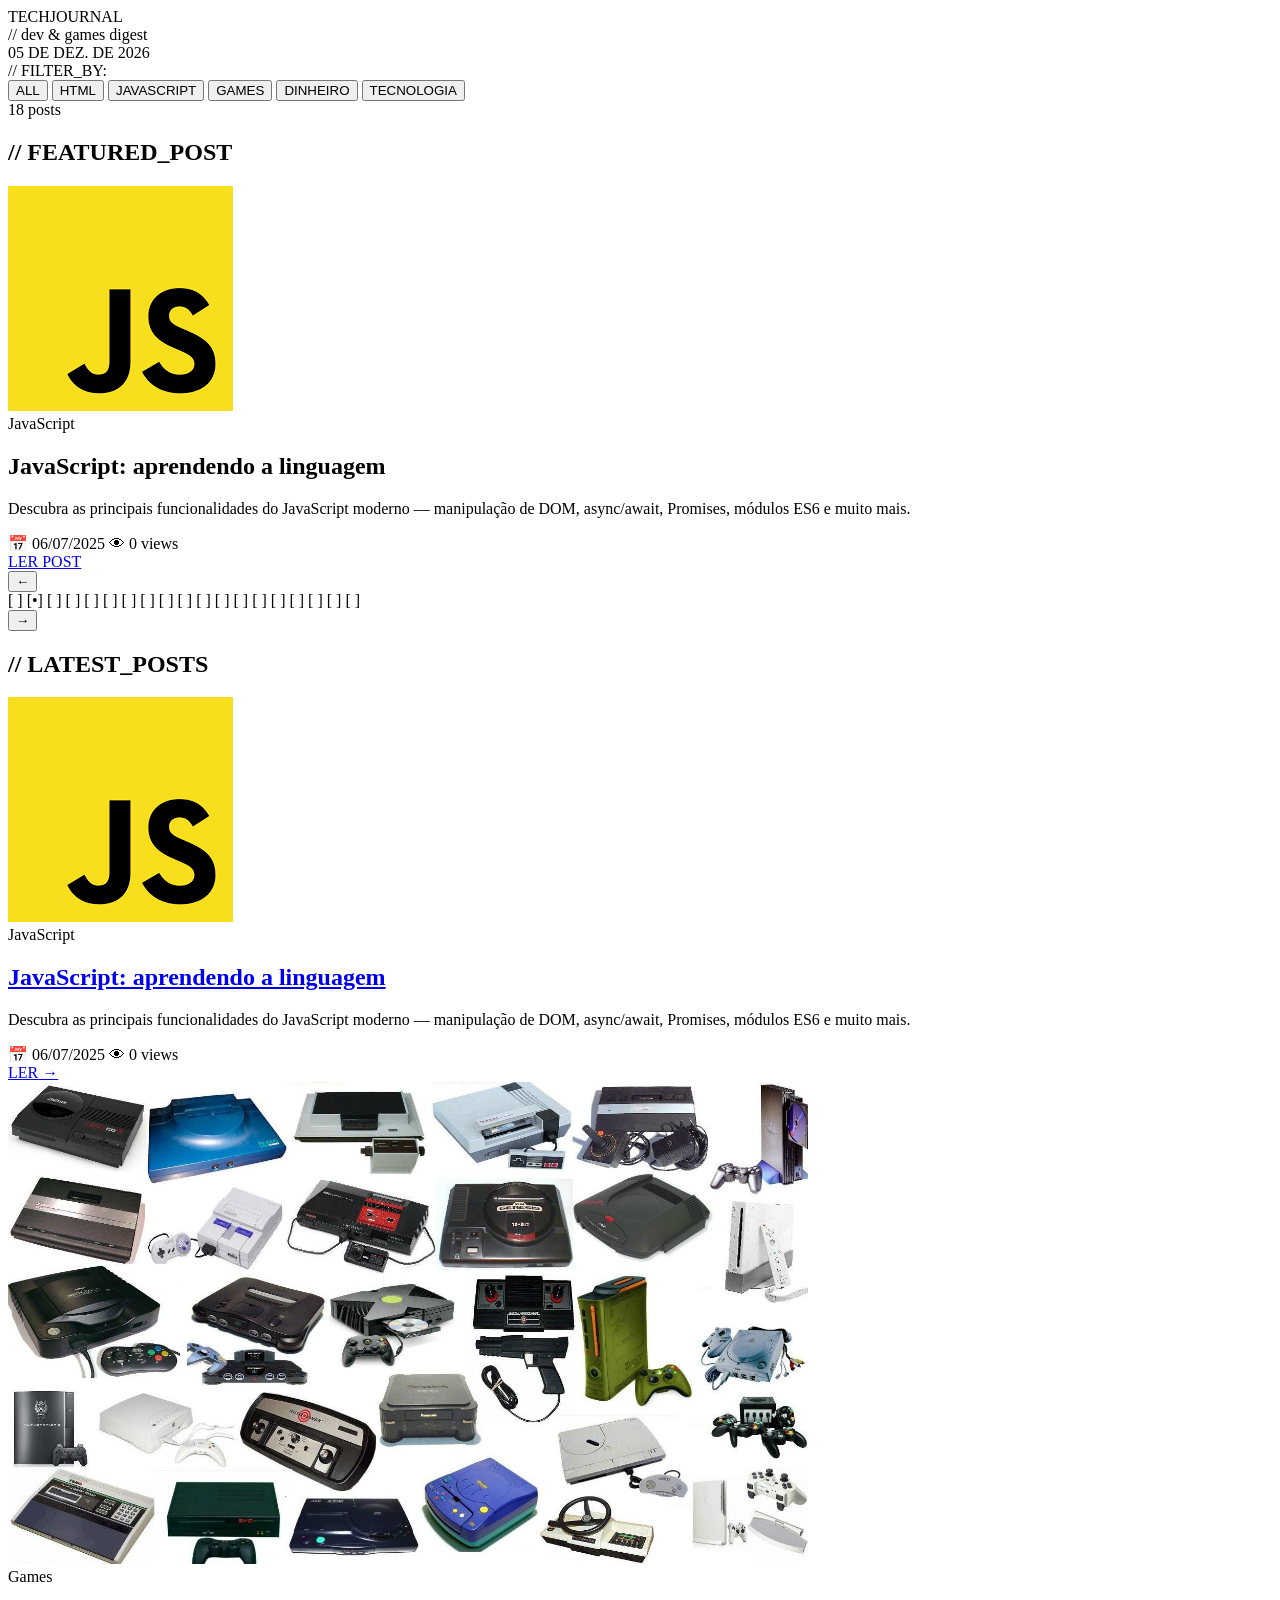
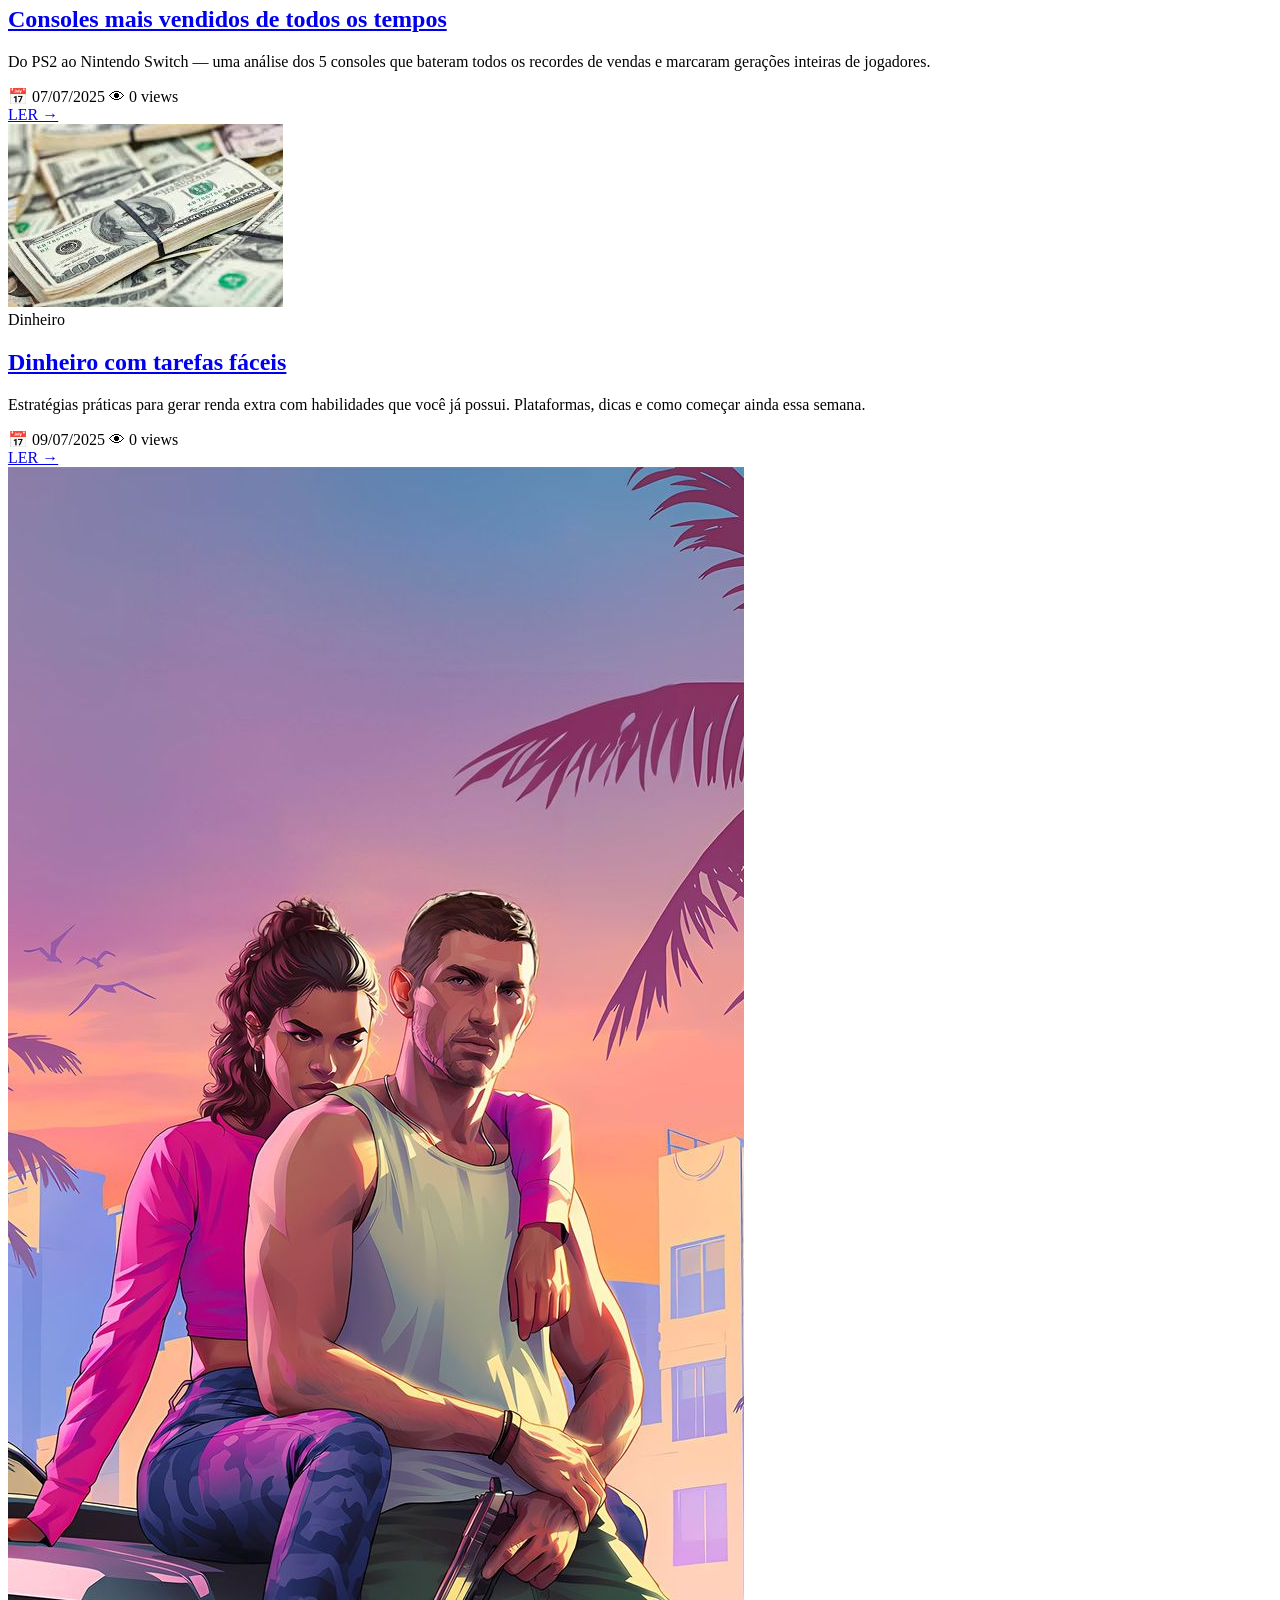
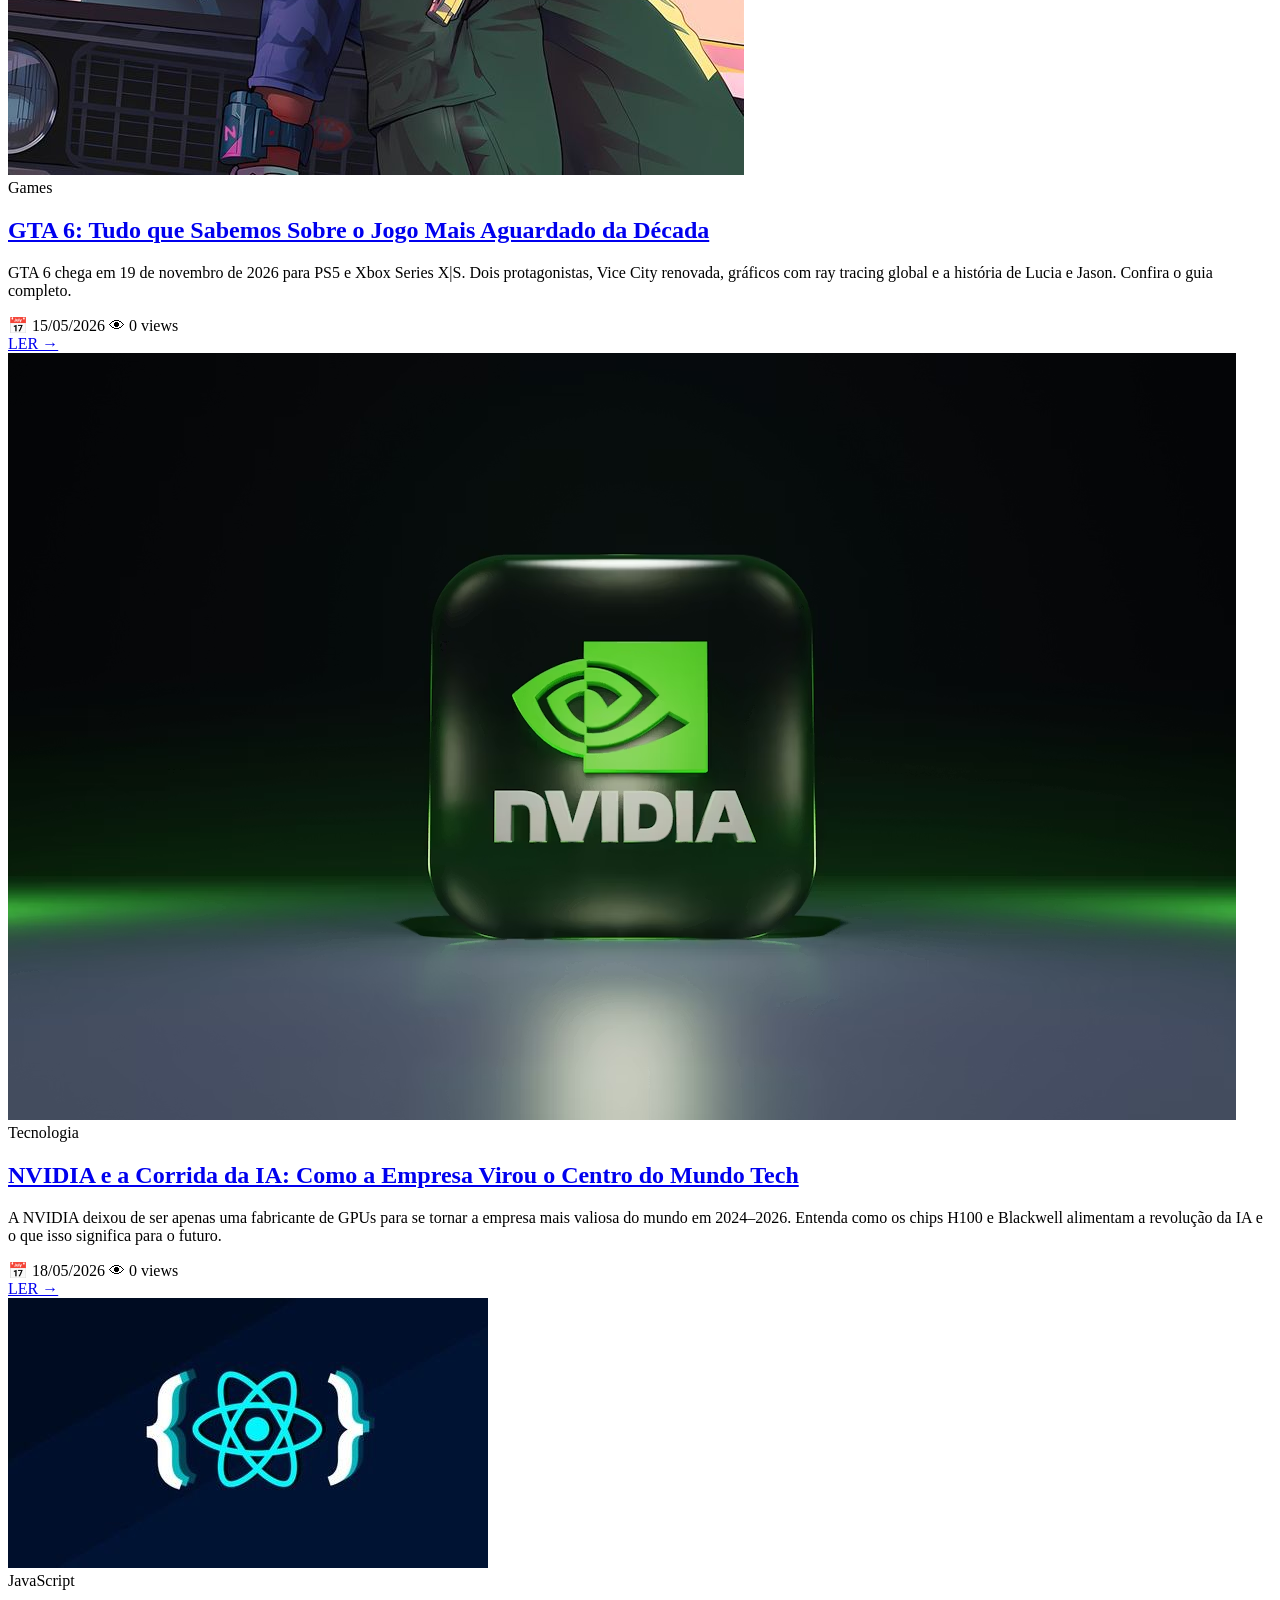
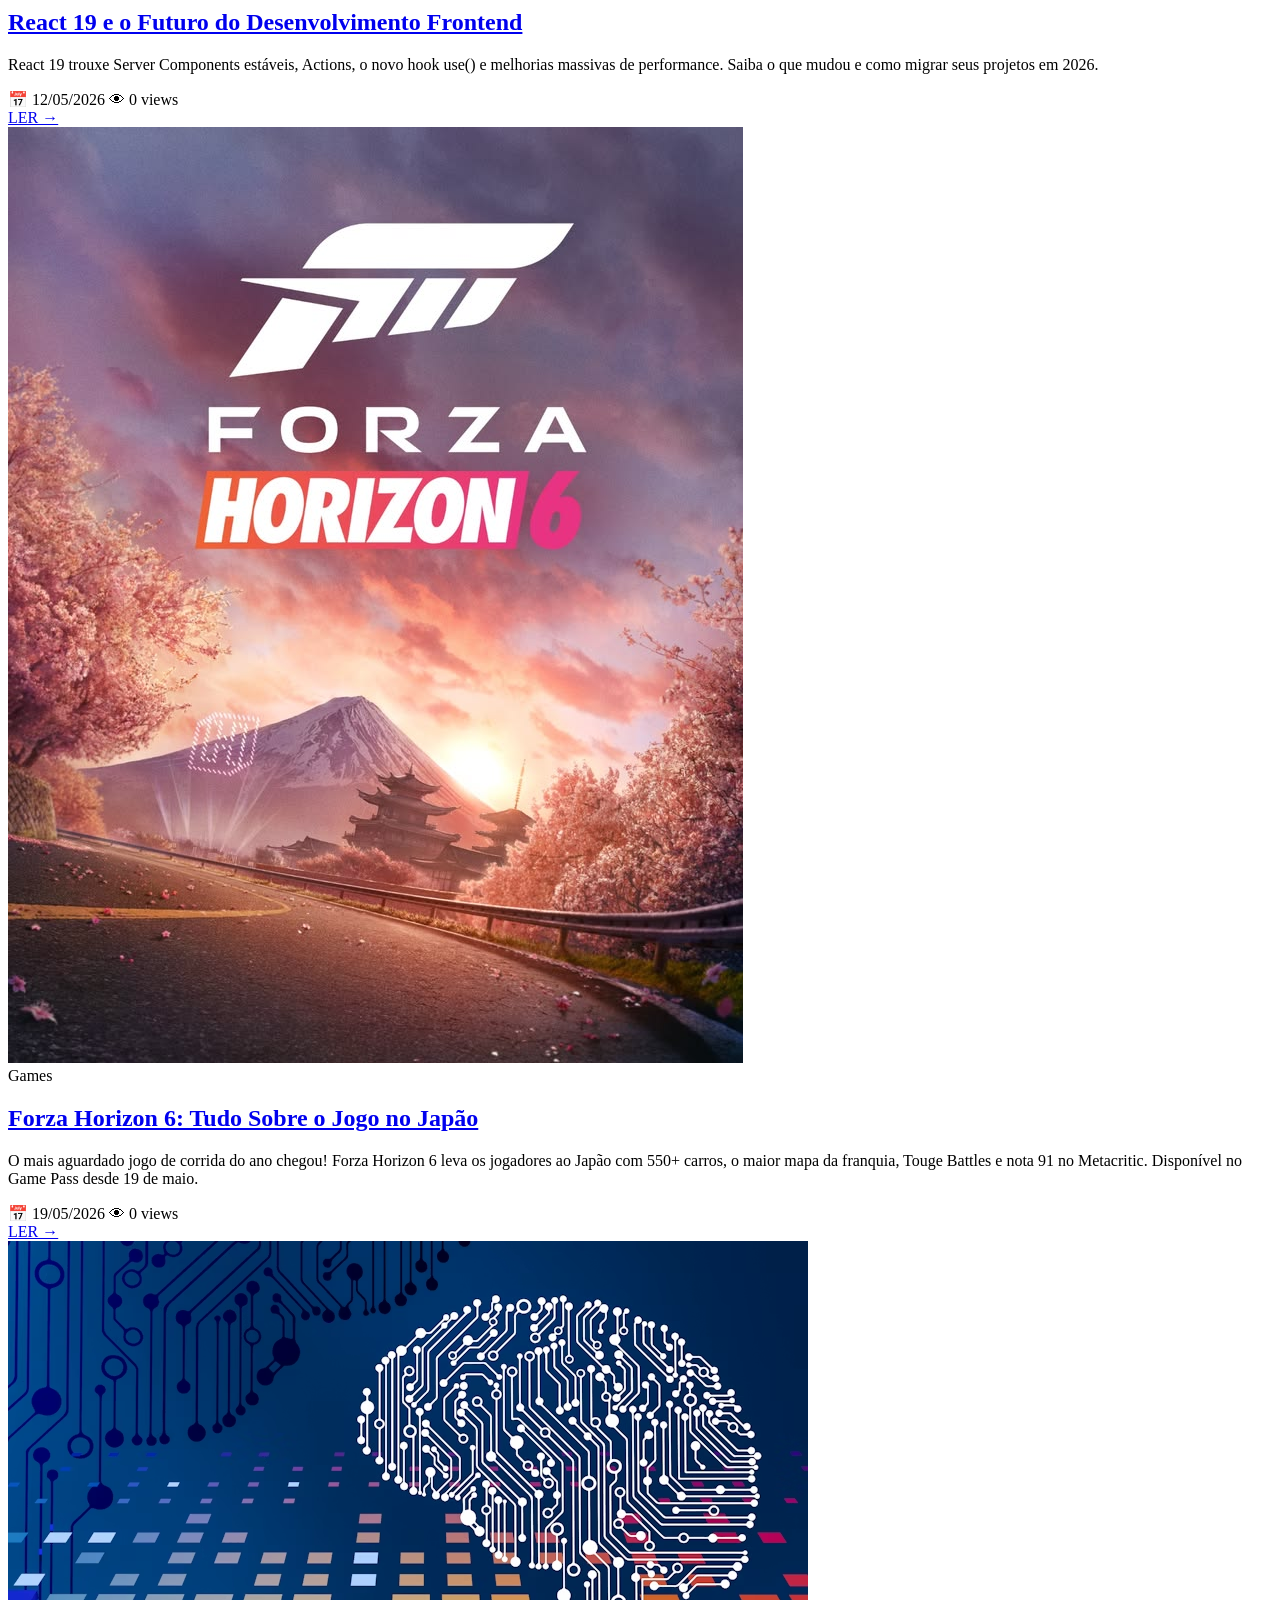
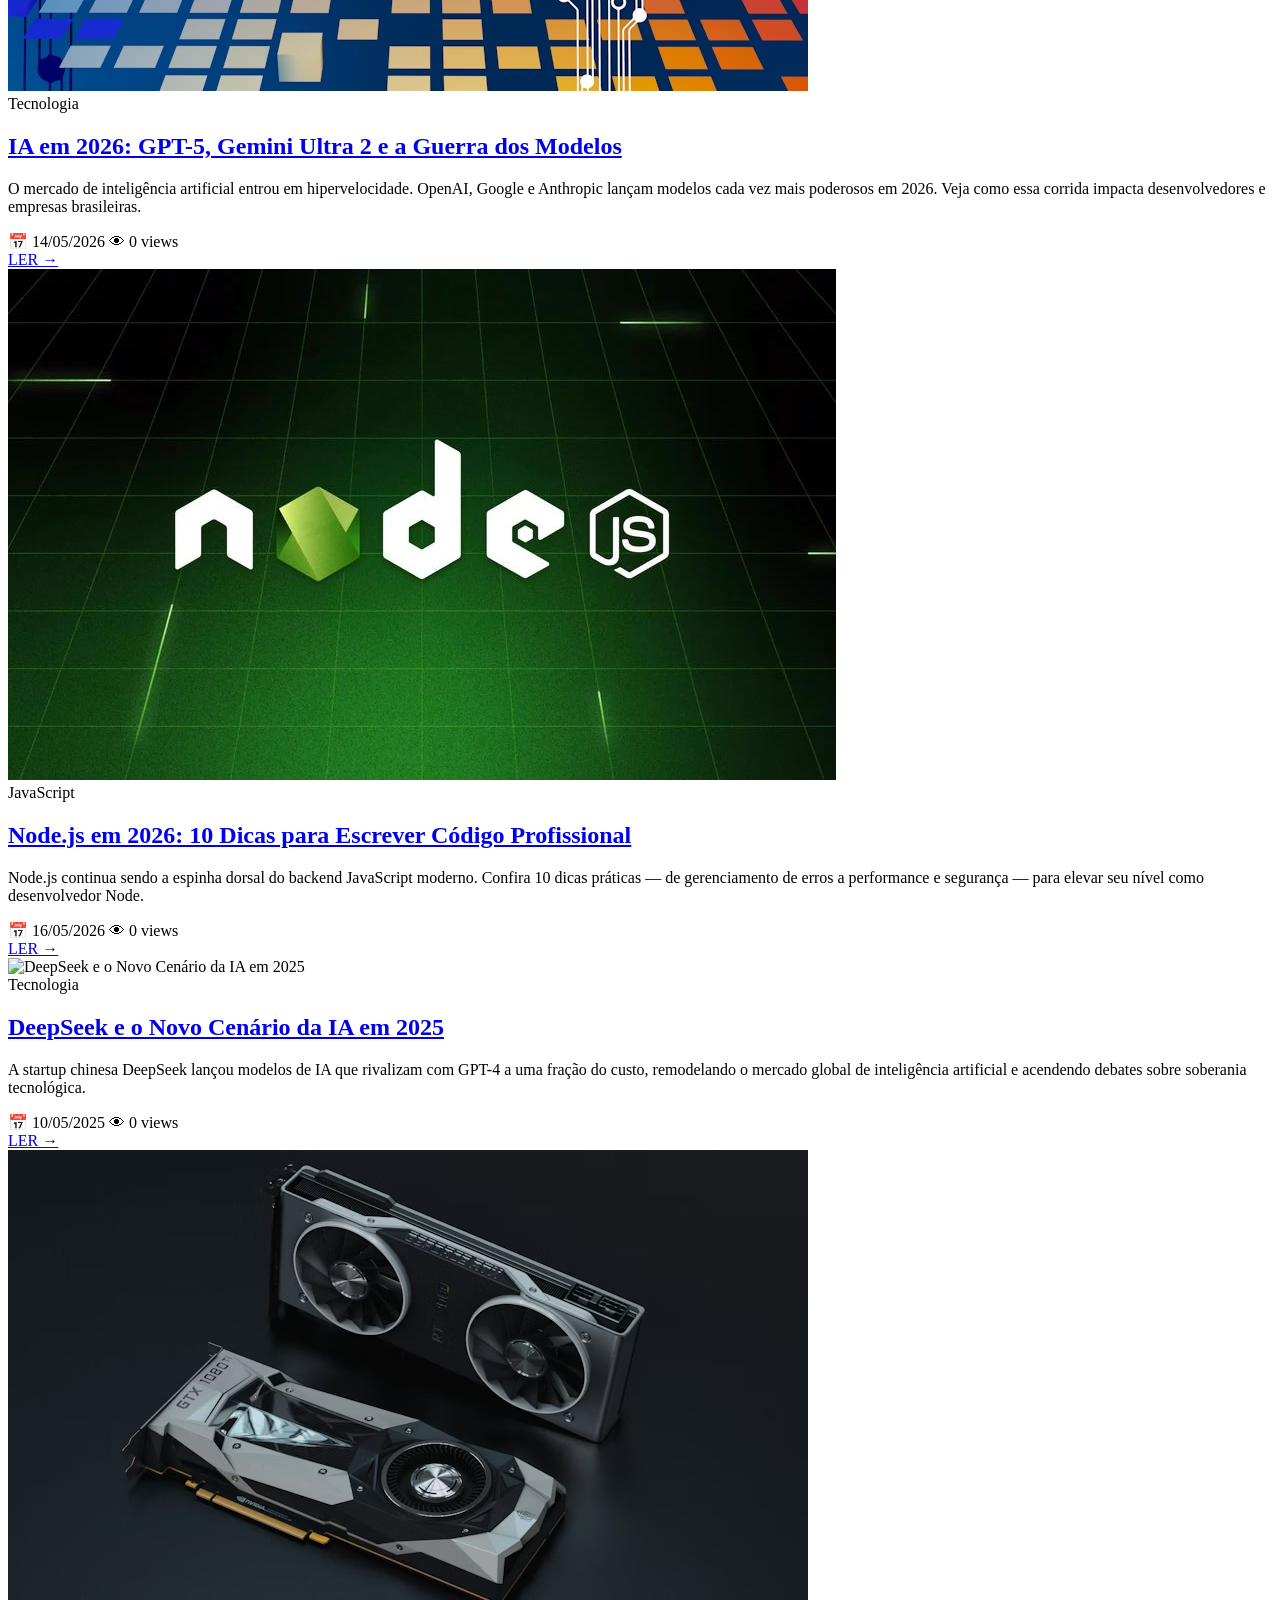
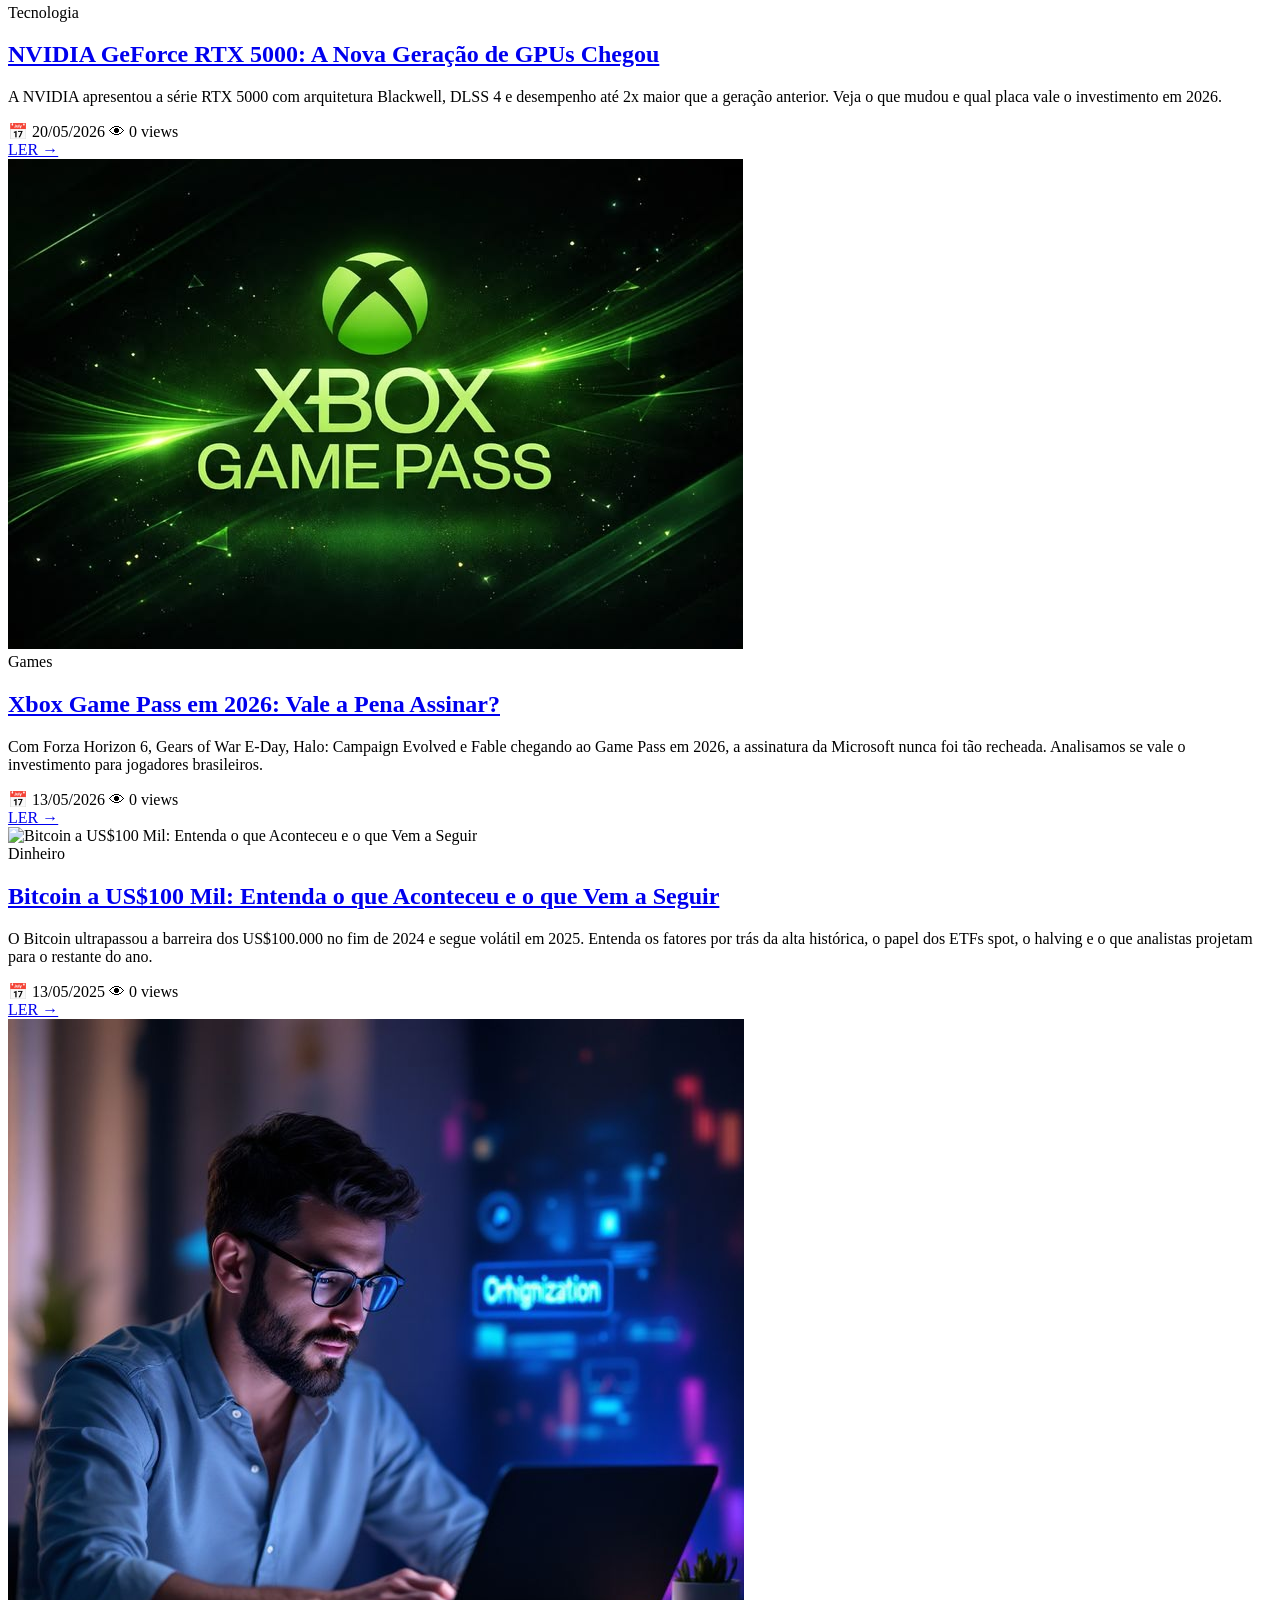
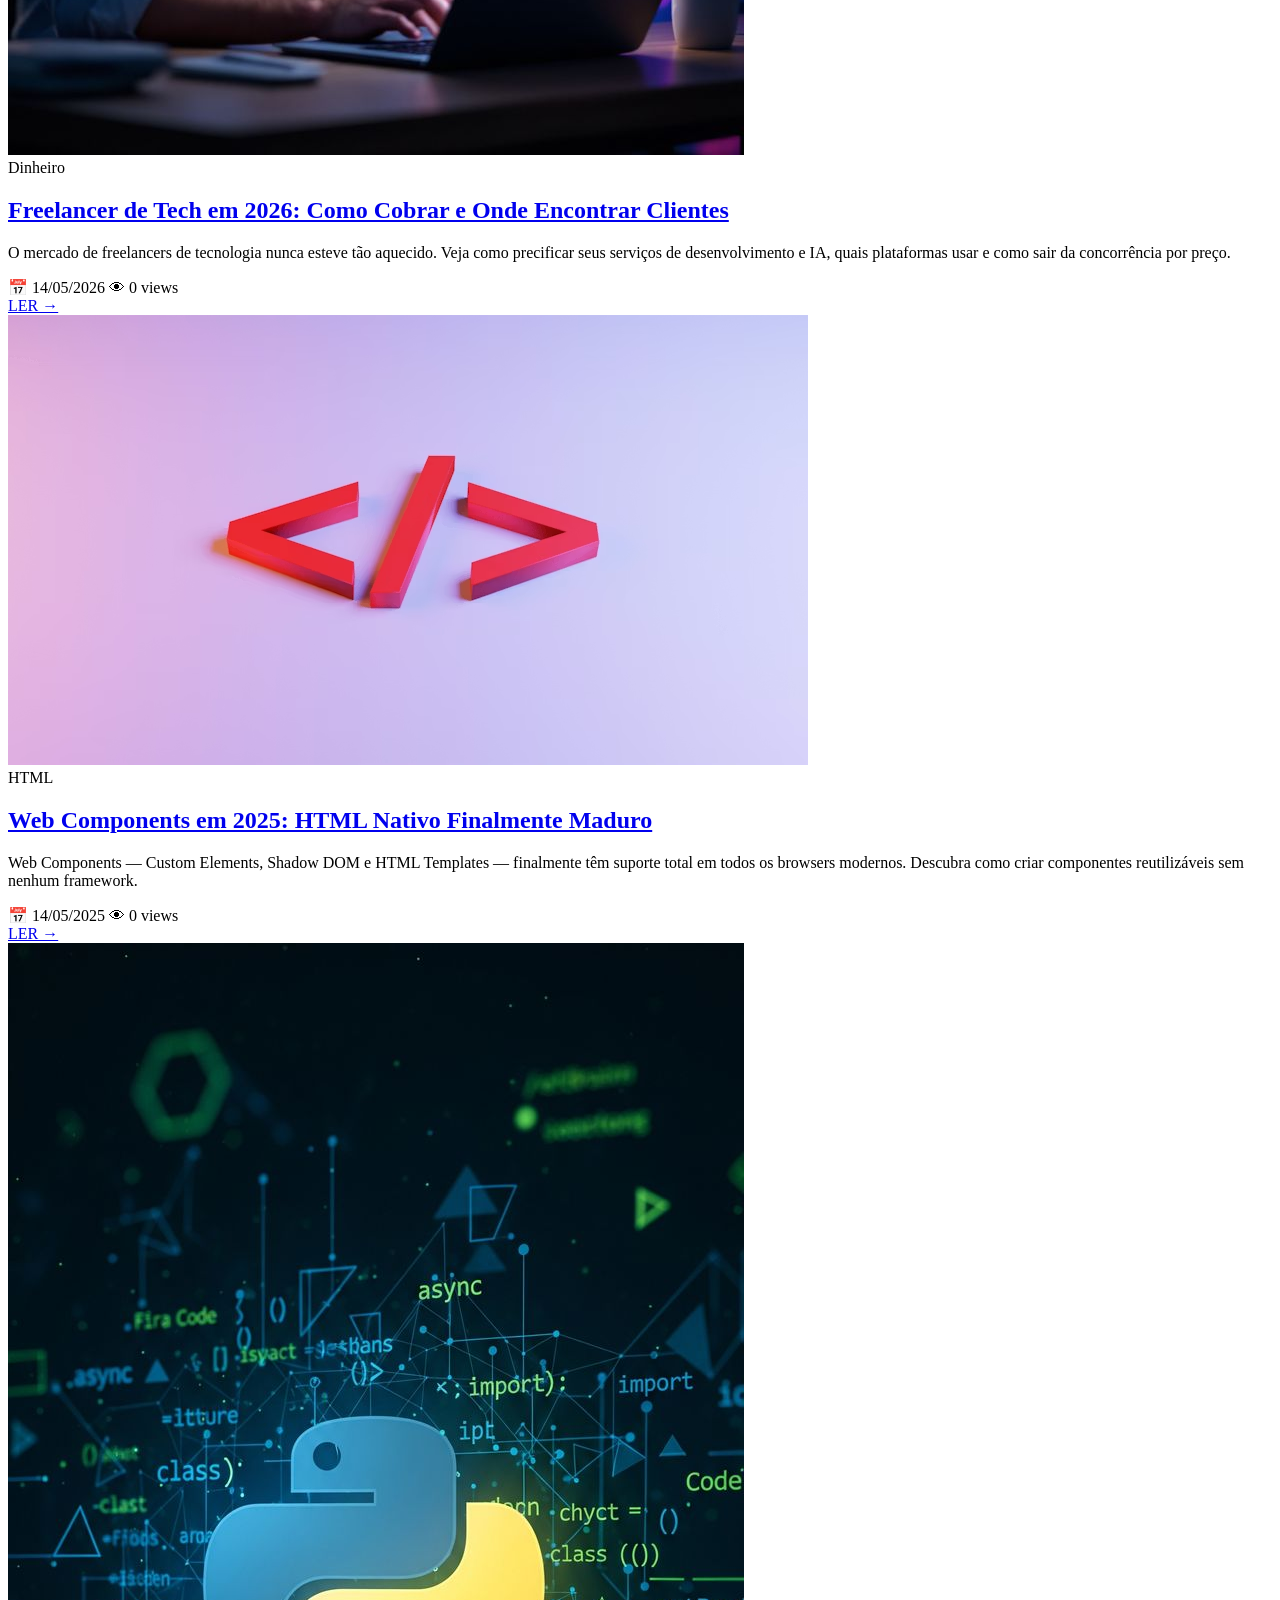
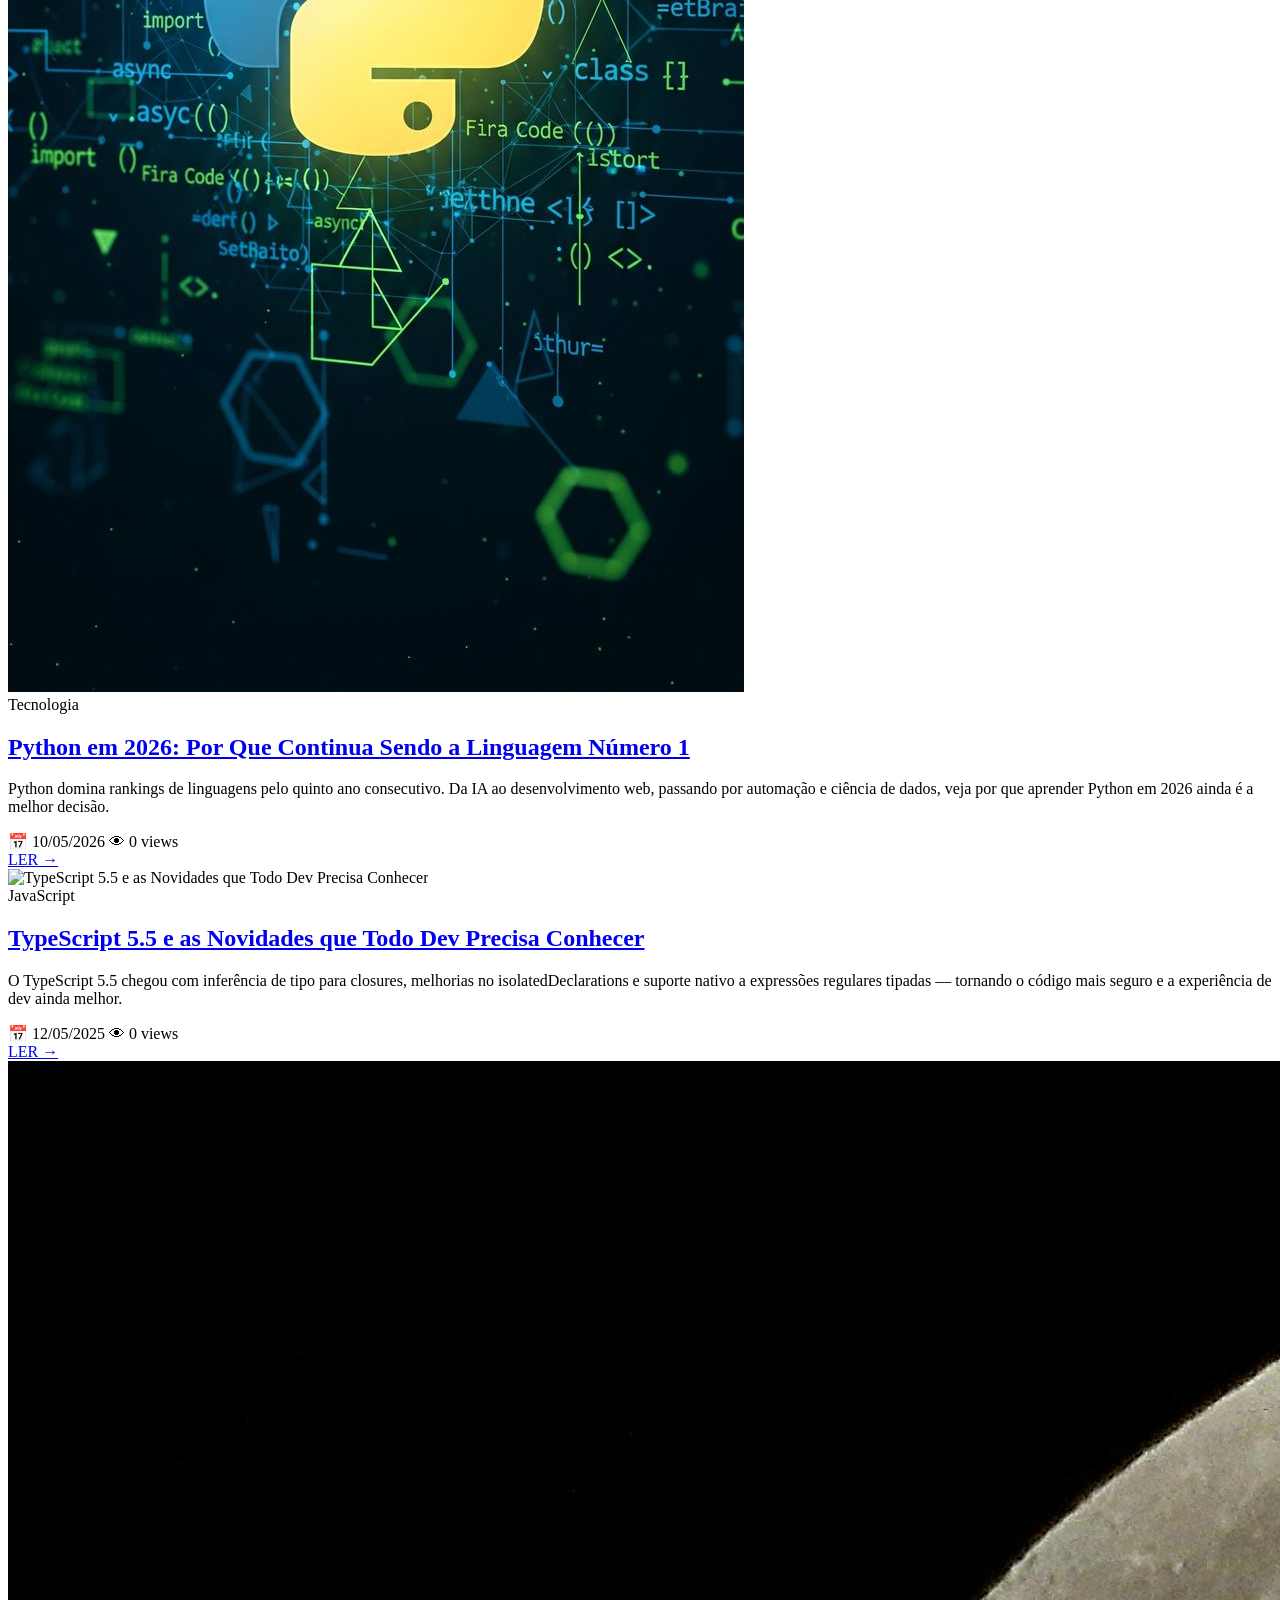
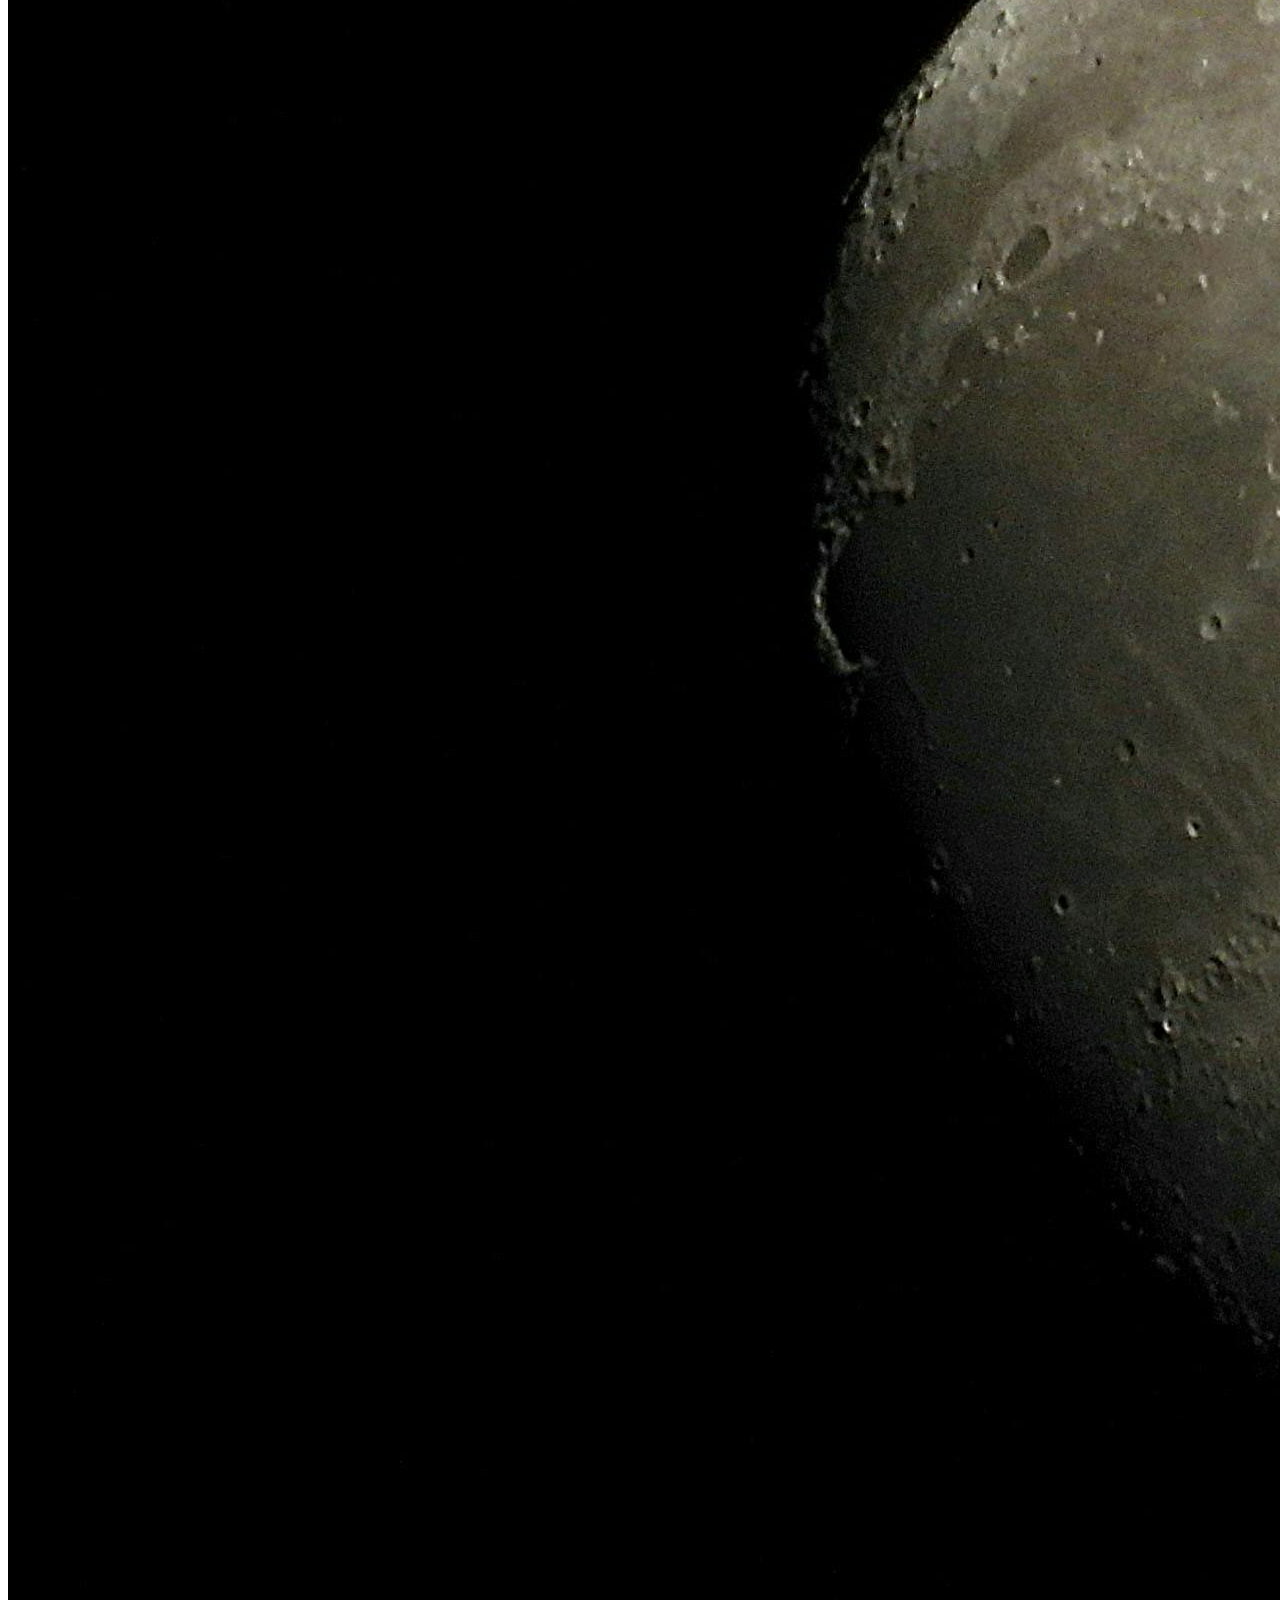
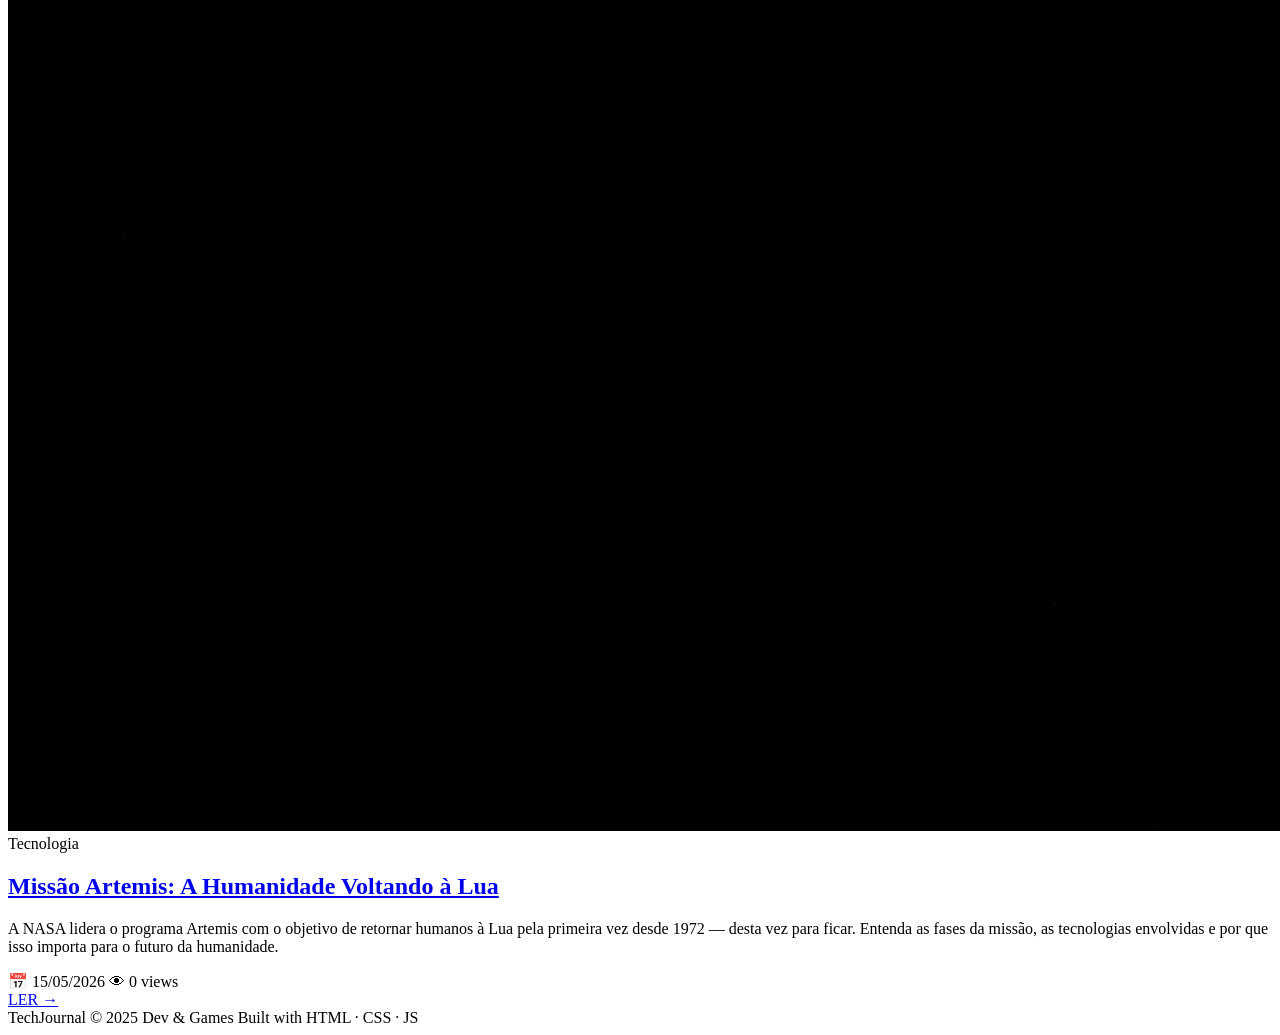
==== commit 509ffecb: "refactor: simplificar estrutura HTML e usar style.css" ====
--- a/index.html
+++ b/index.html
@@ -4,74 +4,52 @@
   <meta charset="UTF-8">
   <meta name="viewport" content="width=device-width, initial-scale=1.0">
   <title>TechJournal — Dev & Games</title>
-  <link rel="preconnect" href="https://fonts.googleapis.com">
-  <link rel="preconnect" href="https://fonts.gstatic.com" crossorigin>
-  <link href="https://fonts.googleapis.com/css2?family=Space+Mono:ital,wght@0,400;0,700;1,400&family=Syne:wght@400;700;800;900&family=Inter:wght@300;400;500;600&display=swap" rel="stylesheet">
-  <link rel="stylesheet" href="css/blog.css">
+  <link rel="stylesheet" href="style.css">
 </head>
 <body>
-  <div class="noise-overlay"></div>
-  <div class="grid-bg"></div>
 
   <!-- HEADER -->
-  <header class="site-header">
-    <div class="header-inner">
-      <div class="logo-block">
-        <span class="logo-bracket">[</span>
-        <span class="logo-text">TECH<span class="logo-accent">JOURNAL</span></span>
-        <span class="logo-bracket">]</span>
-        <div class="logo-sub">// dev &amp; games digest</div>
-      </div>
-      <div class="header-meta">
-        <div class="status-dot"></div>
-        <span class="status-text">ONLINE</span>
-        <span class="header-date" id="headerDate"></span>
-      </div>
+  <header>
+    <div>
+      <span>TECHJOURNAL</span>
+      <div>// dev &amp; games digest</div>
     </div>
-    <div class="header-line">
-      <div class="header-line-fill"></div>
+    <div>
+      <span id="headerDate"></span>
     </div>
   </header>
 
   <!-- FILTER BAR -->
-  <div class="filter-bar">
-    <div class="filter-inner">
-      <span class="filter-label">// FILTER_BY:</span>
-      <div class="filter-tabs" id="filterTabs">
-        <button class="filter-tab active" data-cat="todas">ALL</button>
-        <button class="filter-tab" data-cat="HTML">HTML</button>
-        <button class="filter-tab" data-cat="JavaScript">JAVASCRIPT</button>
-        <button class="filter-tab" data-cat="Games">GAMES</button>
-        <button class="filter-tab" data-cat="Dinheiro">DINHEIRO</button>
-        <button class="filter-tab" data-cat="Tecnologia">TECNOLOGIA</button>
-      </div>
-      <span class="post-count" id="postCount">4 posts</span>
+  <div>
+    <span>// FILTER_BY:</span>
+    <div id="filterTabs">
+      <button data-cat="todas">ALL</button>
+      <button data-cat="HTML">HTML</button>
+      <button data-cat="JavaScript">JAVASCRIPT</button>
+      <button data-cat="Games">GAMES</button>
+      <button data-cat="Dinheiro">DINHEIRO</button>
+      <button data-cat="Tecnologia">TECNOLOGIA</button>
     </div>
+    <span id="postCount">4 posts</span>
   </div>
 
   <!-- FEATURED POST -->
-  <div class="featured-section">
-    <div class="featured-label">// FEATURED_POST</div>
-    <div id="featuredPost" class="featured-card"></div>
-  </div>
+  <section>
+    <h2>// FEATURED_POST</h2>
+    <div id="featuredPost"></div>
+  </section>
 
   <!-- POSTS GRID -->
-  <section class="posts-section">
-    <div class="section-label">// LATEST_POSTS</div>
-    <main id="postcard" class="posts-grid"></main>
+  <section>
+    <h2>// LATEST_POSTS</h2>
+    <main id="postcard"></main>
   </section>
 
   <!-- FOOTER -->
-  <footer class="site-footer">
-    <div class="footer-inner">
-      <div class="footer-logo">[TJ]</div>
-      <div class="footer-info">
-        <span>TechJournal © 2025</span>
-        <span class="footer-sep">—</span>
-        <span>Dev &amp; Games</span>
-      </div>
-      <div class="footer-mono">Built with <span class="accent">HTML</span> · <span class="accent">CSS</span> · <span class="accent">JS</span></div>
-    </div>
+  <footer>
+    <span>TechJournal © 2025</span>
+    <span>Dev &amp; Games</span>
+    <span>Built with HTML · CSS · JS</span>
   </footer>
 
   <script src="JS/data.js"></script>
